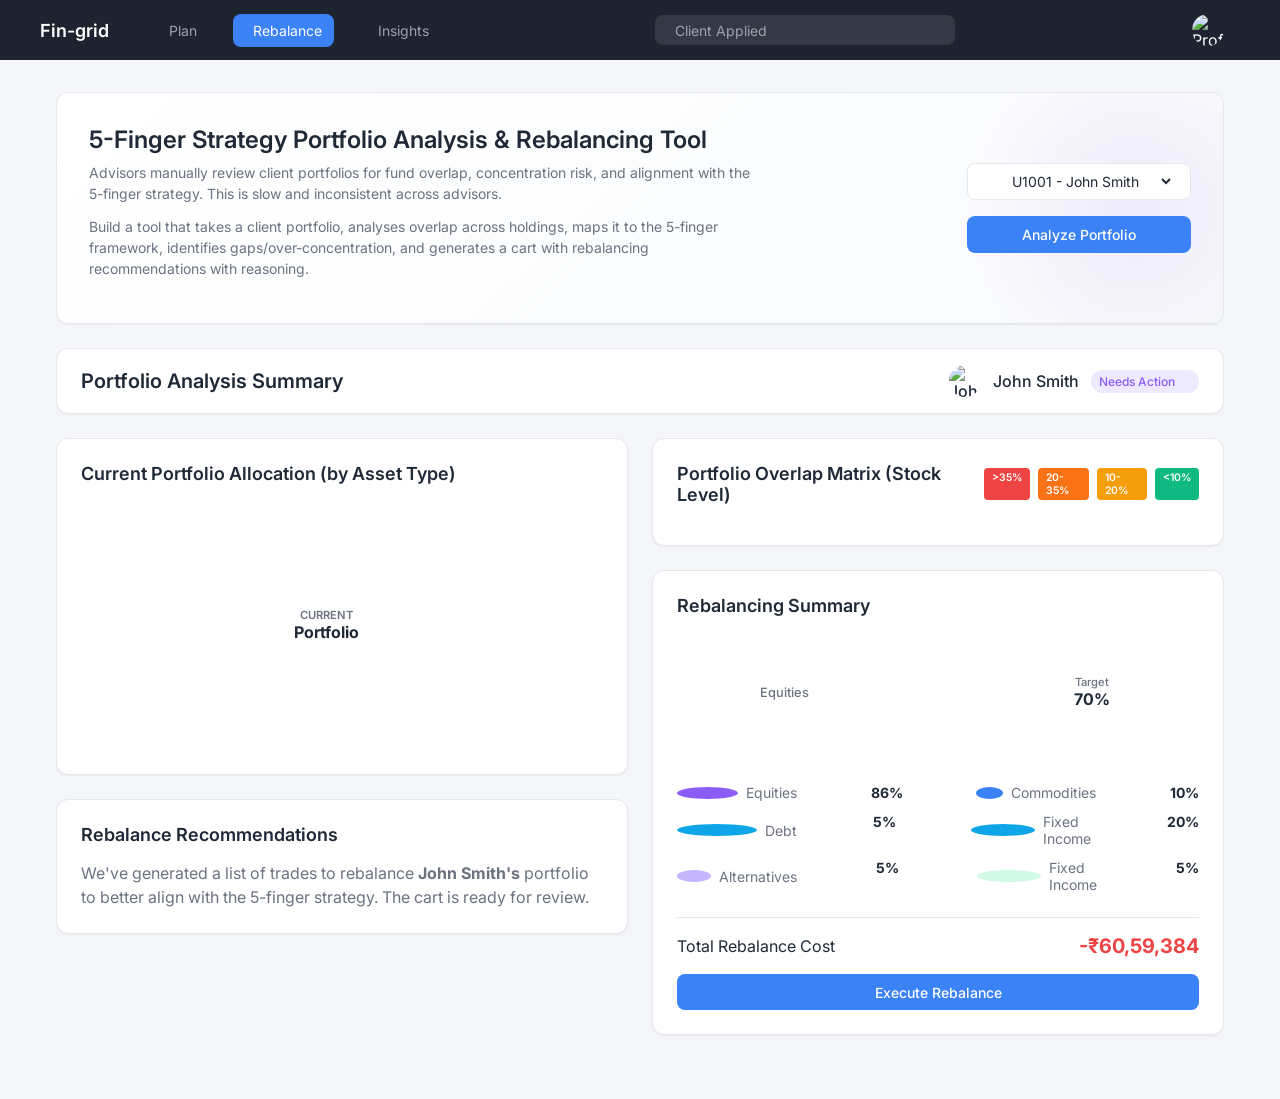
==== src/main/resources/static/index.html @ d9e6e2fc "pie chart modifications" ====
<!DOCTYPE html>
<html lang="en">
<head>
    <meta charset="UTF-8">
    <meta name="viewport" content="width=device-width, initial-scale=1.0">
    <title>5-Finger Strategy Portfolio Analysis & Rebalancing Tool</title>
    <link href="https://fonts.googleapis.com/css2?family=Inter:wght@400;500;600;700&display=swap" rel="stylesheet">
    <link rel="stylesheet" href="css/style.css">
    <!-- Chart.js for donut charts -->
    <script src="https://cdn.jsdelivr.net/npm/chart.js"></script>
    <!-- Lucide icons -->
    <script src="https://unpkg.com/lucide@latest"></script>
</head>
<body>
    <nav class="top-nav">
        <div class="nav-left">
            <div class="logo">
                <i data-lucide="grid" style="color: #3b82f6;"></i>
                <span>Fin-grid</span>
            </div>
            <a href="#" class="nav-item"><i data-lucide="folder"></i> Plan</a>
            <a href="#" class="nav-item active"><i data-lucide="refresh-cw"></i> Rebalance</a>
            <a href="#" class="nav-item"><i data-lucide="pie-chart"></i> Insights</a>
        </div>
        <div class="nav-center">
            <div class="search-bar">
                <i data-lucide="search"></i>
                <input type="text" placeholder="Client Applied">
            </div>
        </div>
        <div class="nav-right">
            <i data-lucide="bell"></i>
            <div class="profile">
                <img src="https://ui-avatars.com/api/?name=JS&background=random" alt="Profile">
                <i data-lucide="chevron-down" class="chevron"></i>
            </div>
        </div>
    </nav>

    <main class="dashboard">
        <!-- Header Banner -->
        <section class="banner-card">
            <div class="banner-content">
                <h1>5-Finger Strategy Portfolio Analysis & Rebalancing Tool</h1>
                <p>Advisors manually review client portfolios for fund overlap, concentration risk, and alignment with the 5-finger strategy. This is slow and inconsistent across advisors.</p>
                <p>Build a tool that takes a client portfolio, analyses overlap across holdings, maps it to the 5-finger framework, identifies gaps/over-concentration, and generates a cart with rebalancing recommendations with reasoning.</p>
            </div>
            <div class="banner-action">
                <div class="client-selector">
                    <i data-lucide="search"></i>
                    <select id="clientSelect">
                        <option value="U1001">U1001 - John Smith</option>
                        <option value="U1002">U1002 - Emma Davis</option>
                        <option value="U1003">U1003 - Michael Chen</option>
                        <option value="U1004">U1004 - Sophia Patel</option>
                        <option value="U1005">U1005 - Liam Wilson</option>
                    </select>
                </div>
                <button id="analyzeBtn" class="btn-primary">Analyze Portfolio</button>
            </div>
        </section>

        <!-- Summary Bar -->
        <section class="summary-bar">
            <h2>Portfolio Analysis Summary</h2>
            <div class="user-chip">
                <img src="https://ui-avatars.com/api/?name=John+Smith" alt="John Smith">
                <span>John Smith</span>
                <span class="badge-purple">Needs Action <i data-lucide="heart"></i></span>
            </div>
            <div id="portfolioScores" class="portfolio-scores-summary" style="display: none; margin-left: auto; gap: 2rem; align-items: center;">
                <div class="score-item">
                    <span class="score-label">Overlap Score:</span>
                    <span id="beforeOverlap" class="score-val before">42%</span>
                    <i data-lucide="arrow-right" class="arrow-small"></i>
                    <span id="afterOverlap" class="score-val after">18%</span>
                </div>
                <div class="score-item">
                    <span class="score-label">Diversification:</span>
                    <span id="beforeDiversification" class="score-val before">58</span>
                    <i data-lucide="arrow-right" class="arrow-small"></i>
                    <span id="afterDiversification" class="score-val after">84</span>
                </div>
            </div>

            <div id="performanceMetrics" class="performance-metrics" style="display: none; margin-left: 2rem; gap: 1.5rem; align-items: center; border-left: 1px solid var(--border-color); padding-left: 1.5rem;">
                <div class="perf-item">
                    <span class="perf-label">Invested</span>
                    <span id="investedAmount" class="perf-val">₹0</span>
                </div>
                <div class="perf-item">
                    <span class="perf-label">Current</span>
                    <span id="currentValue" class="perf-val">₹0</span>
                </div>
                <div class="perf-item">
                    <span class="perf-label">Gain</span>
                    <div style="display: flex; align-items: center;">
                        <span id="gainVal" class="perf-val">₹0</span>
                        <span id="gainPercent" class="perf-badge">0%</span>
                    </div>
                </div>
            </div>
        </section>

        <div class="dashboard-grid">
            <!-- Left Column -->
            <div class="col-left">
                <!-- Current Allocation Pie Chart -->
                <div class="card allocation-pie-card">
                    <h3>Current Portfolio Allocation (by Asset Type)</h3>
                    <div style="display: flex; align-items: center; justify-content: center; min-height: 250px;">
                        <div style="width: 200px; height: 200px; position: relative;">
                            <canvas id="allocationPieChart"></canvas>
                            <div style="position: absolute; top: 50%; left: 50%; transform: translate(-50%, -50%); text-align: center; pointer-events: none;">
                                <div style="font-size: 0.7rem; color: var(--text-muted); text-transform: uppercase; font-weight: 600;">Current</div>
                                <div style="font-size: 1rem; color: var(--text-main); font-weight: 700;">Portfolio</div>
                            </div>
                        </div>
                        <div id="pieLegend" style="margin-left: 2rem; display: flex; flex-direction: column; gap: 0.5rem;">
                            <!-- Legend items will be added here by JS -->
                        </div>
                    </div>
                </div>

                <!-- Rebalance Recommendations Text -->
                <div class="card recommendations-text">
                    <h3>Rebalance Recommendations</h3>
                    <p>We've generated a list of trades to rebalance <strong>John Smith's</strong> portfolio to better align with the 5-finger strategy. The cart is ready for review.</p>
                </div>

                <!-- Optimized Rebalancing Plan (NEW) -->
                <div class="card optimization-card" id="optimizationPlanCard" style="display: none;">
                    <h3><i data-lucide="zap" style="color: #f59e0b;"></i> AI Optimized Rebalancing Plan</h3>
                    <p class="card-subtitle">Found weights that minimize Total Cost (Overlap + Concentration + Strategy Gaps)</p>
                    <div id="optimizationActions" class="optimization-actions-list">
                        <!-- Populated by JS -->
                    </div>
                </div>

            </div>

            <!-- Right Column -->
            <div class="col-right">
                <!-- Matrix -->
                <div class="card matrix-card">
                    <div style="display: flex; justify-content: space-between; align-items: center; margin-bottom: 1rem;">
                        <h3 style="margin: 0;">Portfolio Overlap Matrix (Stock Level)</h3>
                        <div class="matrix-legend">
                            <span class="legend-chip red">>35%</span>
                            <span class="legend-chip orange">20-35%</span>
                            <span class="legend-chip yellow">10-20%</span>
                            <span class="legend-chip green"><10%</span>
                        </div>
                    </div>
                    <div class="matrix-table-wrapper">
                        <table class="matrix-table">
                            <thead>
                                <tr id="matrixHeaderRow">
                                    <!-- Dynamic headers (Sr, Investment, 1, 2, 3...) -->
                                </tr>
                            </thead>
                            <tbody id="matrixTableBody">
                                <!-- Populated by JS -->
                            </tbody>
                        </table>
                    </div>
                </div>


                <!-- Portfolio Insights & Flags -->
                <div class="card flags-card" id="flagsCard" style="display: none; border-left: 4px solid var(--red);">
                    <h3><i data-lucide="alert-triangle" style="color: var(--red);"></i> Critical Insights & Risk Flags</h3>
                    <div id="flagsList" class="flags-list">
                        <!-- Populated by JS -->
                    </div>
                </div>

                <!-- Rebalancing Summary -->
                <div class="card rebalance-summary">
                    <h3>Rebalancing Summary</h3>
                    <div class="summary-charts">
                        <div class="chart-wrapper" style="position: relative; width: 120px; height: 120px;">
                            <canvas id="currentChart"></canvas>
                            <div style="position: absolute; top: 50%; left: 50%; transform: translate(-50%, -50%); text-align: center; pointer-events: none;">
                                <div style="font-size: 0.8rem; color: var(--text-muted); font-weight: 500;">Equities</div>
                            </div>
                        </div>
                        <i data-lucide="arrow-right" class="arrow" style="color: var(--text-muted);"></i>
                        <div class="chart-wrapper" style="position: relative; width: 120px; height: 120px;">
                            <canvas id="targetChart"></canvas>
                            <div style="position: absolute; top: 50%; left: 50%; transform: translate(-50%, -50%); text-align: center; pointer-events: none;">
                                <div style="font-size: 0.7rem; color: var(--text-muted); font-weight: 500;">Target</div>
                                <div style="font-size: 1rem; color: var(--text-main); font-weight: 700;">70%</div>
                            </div>
                        </div>
                    </div>
                    <div class="summary-stats">
                        <div class="stat-row">
                            <span><span class="dot purple"></span> Equities</span> <strong>86%</strong>
                            <span><span class="dot blue"></span> Commodities</span> <strong>10%</strong>
                        </div>
                        <div class="stat-row">
                            <span><span class="dot light-blue"></span> Debt</span> <strong>5%</strong>
                            <span><span class="dot light-blue"></span> Fixed Income</span> <strong>20%</strong>
                        </div>
                        <div class="stat-row">
                            <span><span class="dot purple-light"></span> Alternatives</span> <strong>5%</strong>
                            <span><span class="dot green-light"></span> Fixed Income</span> <strong>5%</strong>
                        </div>
                    </div>
                    <div class="total-cost">
                        <span>Total Rebalance Cost</span>
                        <strong class="negative">-₹60,59,384</strong>
                    </div>
                    <button class="btn-primary full-width" onclick="alert('Execute Rebalance clicked!')">Execute Rebalance</button>
                </div>

            </div>
        </div>
    </main>

    <script src="js/app.js"></script>
    <script>
        lucide.createIcons();
    </script>
</body>
</html>
---- src/main/resources/static/css/style.css ----
:root {
    --bg-color: #f4f6f9;
    --nav-bg: #1e2330;
    --card-bg: #ffffff;
    --text-main: #1f2937;
    --text-muted: #6b7280;
    --border-color: #e5e7eb;
    
    --primary: #3b82f6;
    --primary-hover: #2563eb;
    --purple: #8b5cf6;
    --purple-light: #c4b5fd;
    --purple-bg: #ede9fe;
    --blue: #0ea5e9;
    --blue-light: #7dd3fc;
    --yellow: #f59e0b;
    --yellow-bg: #fef3c7;
    --red: #ef4444;
    --green: #10b981;
    --green-bg: #d1fae5;
    
    --radius-md: 8px;
    --radius-lg: 12px;
    --radius-xl: 16px;
    --shadow-sm: 0 1px 2px 0 rgba(0, 0, 0, 0.05);
    --shadow-md: 0 4px 6px -1px rgba(0, 0, 0, 0.1), 0 2px 4px -1px rgba(0, 0, 0, 0.06);
}

* {
    margin: 0;
    padding: 0;
    box-sizing: border-box;
    font-family: 'Inter', sans-serif;
}

body {
    background-color: var(--bg-color);
    color: var(--text-main);
    padding-bottom: 2rem;
}

/* Typography */
h1 { font-size: 1.5rem; font-weight: 600; margin-bottom: 0.5rem; }
h2 { font-size: 1.25rem; font-weight: 600; }
h3 { font-size: 1.125rem; font-weight: 600; margin-bottom: 1rem; color: var(--text-main); }
h4 { font-size: 1rem; font-weight: 600; }
p { color: var(--text-muted); line-height: 1.5; font-size: 0.875rem; margin-bottom: 0.75rem; }

/* Navigation */
.top-nav {
    background-color: var(--nav-bg);
    color: white;
    display: flex;
    justify-content: space-between;
    align-items: center;
    padding: 0 2rem;
    height: 60px;
}
.nav-left, .nav-center, .nav-right {
    display: flex;
    align-items: center;
    gap: 1.5rem;
}
.logo {
    display: flex;
    align-items: center;
    gap: 0.5rem;
    font-weight: 600;
    font-size: 1.125rem;
    margin-right: 1rem;
}
.nav-item {
    color: #9ca3af;
    text-decoration: none;
    display: flex;
    align-items: center;
    gap: 0.5rem;
    font-size: 0.875rem;
    padding: 0.5rem 0.75rem;
    border-radius: var(--radius-md);
    transition: all 0.2s;
}
.nav-item:hover, .nav-item.active {
    color: white;
    background-color: rgba(255, 255, 255, 0.1);
}
.nav-item.active {
    background-color: var(--primary);
}
.search-bar {
    position: relative;
    background: rgba(255, 255, 255, 0.1);
    border-radius: var(--radius-md);
    padding: 0.4rem 0.75rem;
    display: flex;
    align-items: center;
    width: 300px;
}
.search-bar input {
    background: transparent;
    border: none;
    color: white;
    outline: none;
    width: 100%;
    margin-left: 0.5rem;
    font-size: 0.875rem;
}
.search-bar input::placeholder { color: #9ca3af; }
.profile {
    display: flex;
    align-items: center;
    gap: 0.5rem;
    cursor: pointer;
}
.profile img {
    width: 32px;
    height: 32px;
    border-radius: 50%;
}
.chevron { width: 16px; height: 16px; }

/* Dashboard Layout */
.dashboard {
    max-width: 1200px;
    margin: 2rem auto;
    padding: 0 1rem;
    display: flex;
    flex-direction: column;
    gap: 1.5rem;
}
.dashboard-grid {
    display: grid;
    grid-template-columns: 1fr 1fr;
    gap: 1.5rem;
}
.col-left, .col-right {
    display: flex;
    flex-direction: column;
    gap: 1.5rem;
}

/* Cards General */
.card {
    background-color: var(--card-bg);
    border-radius: var(--radius-lg);
    padding: 1.5rem;
    box-shadow: var(--shadow-sm);
    border: 1px solid var(--border-color);
}

/* Buttons */
.btn-primary {
    background-color: var(--primary);
    color: white;
    border: none;
    padding: 0.6rem 1.25rem;
    border-radius: var(--radius-md);
    font-weight: 500;
    cursor: pointer;
    transition: background 0.2s;
    font-size: 0.875rem;
    white-space: nowrap;
}
.btn-primary:hover { background-color: var(--primary-hover); }
.btn-outline {
    background: transparent;
    border: 1px solid var(--purple);
    color: var(--purple);
    padding: 0.4rem 0.75rem;
    border-radius: var(--radius-md);
    font-weight: 500;
    cursor: pointer;
    font-size: 0.75rem;
    display: flex;
    align-items: center;
    gap: 0.25rem;
}
.btn-outline:hover { background: var(--purple-bg); }
.btn-outline.remove {
    border-color: #fca5a5;
    color: var(--red);
}
.btn-outline.remove:hover { background: #fee2e2; }

/* Banner Card */
.banner-card {
    background: linear-gradient(135deg, #ffffff 0%, #f8fafc 100%);
    border-radius: var(--radius-lg);
    padding: 2rem;
    display: flex;
    justify-content: space-between;
    align-items: center;
    box-shadow: var(--shadow-sm);
    border: 1px solid var(--border-color);
    position: relative;
    overflow: hidden;
}
/* Banner bg decoration */
.banner-card::after {
    content: '';
    position: absolute;
    right: 0;
    top: 0;
    width: 300px;
    height: 100%;
    background: radial-gradient(circle at 70% 50%, rgba(139, 92, 246, 0.1) 0%, rgba(255,255,255,0) 70%);
    pointer-events: none;
}
.banner-content { max-width: 60%; }
.banner-action {
    display: flex;
    flex-direction: column;
    gap: 1rem;
    z-index: 1;
}
.client-selector {
    display: flex;
    align-items: center;
    background: white;
    border: 1px solid var(--border-color);
    border-radius: var(--radius-md);
    padding: 0.5rem 1rem;
    gap: 0.5rem;
}
.client-selector i { color: var(--text-muted); width: 16px; }
.client-selector select {
    border: none;
    outline: none;
    font-size: 0.875rem;
    color: var(--text-main);
    background: transparent;
    cursor: pointer;
}

/* Summary Bar */
.summary-bar {
    display: flex;
    justify-content: space-between;
    align-items: center;
    background: white;
    padding: 1rem 1.5rem;
    border-radius: var(--radius-lg);
    box-shadow: var(--shadow-sm);
    border: 1px solid var(--border-color);
}
.user-chip {
    display: flex;
    align-items: center;
    gap: 0.75rem;
    font-weight: 500;
}
.user-chip img {
    width: 32px;
    height: 32px;
    border-radius: 50%;
}

/* Badges & Dots */
.badge-purple {
    background: var(--purple-bg);
    color: var(--purple);
    padding: 0.25rem 0.5rem;
    border-radius: 999px;
    font-size: 0.75rem;
    display: flex;
    align-items: center;
    gap: 0.25rem;
}
.badge-purple i { width: 12px; height: 12px; }
.badge-warning {
    background: var(--yellow-bg);
    color: #b45309;
    padding: 0.25rem 0.5rem;
    border-radius: 999px;
    font-size: 0.75rem;
    font-weight: 600;
}
.badge-outline {
    border: 1px solid var(--border-color);
    padding: 0.1rem 0.4rem;
    border-radius: var(--radius-md);
    font-size: 0.65rem;
    color: var(--text-muted);
    margin-left: 0.5rem;
}
.dot {
    width: 12px;
    height: 12px;
    border-radius: 50%;
    display: inline-block;
}
.icon {
    width: 16px;
    height: 16px;
    border-radius: 4px;
    display: inline-block;
}
.dot.purple, .icon.purple { background-color: var(--purple); }
.dot.light-blue, .icon.light-blue { background-color: var(--blue); }
.dot.yellow, .icon.yellow { background-color: var(--yellow); }
.dot.grey { background-color: #d1d5db; }
.dot.blue { background-color: var(--primary); }
.dot.purple-light { background-color: var(--purple-light); }
.dot.green-light { background-color: var(--green-bg); }

/* Strategy Card */
.strategy-content {
    display: flex;
    justify-content: space-between;
    align-items: center;
}
.strategy-legend {
    flex: 1;
    display: flex;
    flex-direction: column;
    gap: 1rem;
}
.legend-item {
    display: flex;
    gap: 1rem;
    align-items: flex-start;
}
.legend-item.active {
    position: relative;
}
.legend-item.active::before {
    content: '';
    position: absolute;
    left: 5px;
    top: 20px;
    bottom: -20px;
    width: 2px;
    background: var(--border-color);
}
.legend-item .stat {
    font-size: 0.875rem;
    color: var(--text-muted);
    margin-top: 0.25rem;
}
.legend-item .stat strong { color: var(--text-main); font-size: 1rem; }
.legend-item .target { margin-left: 1rem; color: var(--text-main); font-weight: 500; }
.risk-level {
    display: flex;
    align-items: center;
    gap: 0.5rem;
    font-size: 0.875rem;
    margin-top: 1rem;
}
.chart-container {
    width: 200px;
    height: 200px;
    position: relative;
}

/* Recommendations Text */
.recommendations-text p { margin-bottom: 0; font-size: 1rem; }

/* Tables */
table {
    width: 100%;
    border-collapse: collapse;
}
th, td {
    padding: 1rem 0.5rem;
    text-align: left;
    border-bottom: 1px solid var(--border-color);
    font-size: 0.875rem;
}
th {
    color: var(--text-muted);
    font-weight: 500;
}
.stock-cell {
    display: flex;
    align-items: center;
    gap: 0.75rem;
}
.stock-icon {
    width: 32px;
    height: 32px;
    border-radius: 50%;
    display: flex;
    align-items: center;
    justify-content: center;
    color: white;
    font-weight: bold;
    font-size: 0.75rem;
}
.stock-info strong { display: block; color: var(--text-main); }
.stock-info span { font-size: 0.75rem; color: var(--text-muted); }
.stock-info span.positive { color: var(--green); }
.reason-cell { max-width: 150px; color: var(--text-muted); font-size: 0.75rem; }
.current-cell { font-weight: 600; }

/* Matrix Table */
.matrix-table-wrapper { overflow-x: auto; margin-top: 1rem; }
.matrix-table { width: 100%; border-collapse: collapse; }
.matrix-table th { 
    font-size: 0.75rem; 
    color: var(--text-muted); 
    padding: 0.5rem;
    font-weight: 600;
}
.matrix-table td { 
    padding: 0.5rem; 
    border: 1px solid #f1f5f9;
}


/* Rebalancing Summary */
.summary-charts {
    display: flex;
    align-items: center;
    justify-content: space-around;
    margin-bottom: 2rem;
}
.chart-wrapper {
    position: relative;
    width: 120px;
    height: 120px;
}
.chart-label {
    position: absolute;
    top: 50%;
    left: 50%;
    transform: translate(-50%, -50%);
    text-align: center;
    font-size: 0.75rem;
    color: var(--text-muted);
}
.chart-label strong {
    display: block;
    font-size: 1.25rem;
    color: var(--text-main);
}
.summary-charts .arrow { color: var(--text-muted); }
.summary-stats {
    display: flex;
    flex-direction: column;
    gap: 0.75rem;
    margin-bottom: 1.5rem;
}
.stat-row {
    display: flex;
    justify-content: space-between;
    font-size: 0.875rem;
}
.stat-row span { display: flex; align-items: center; gap: 0.5rem; color: var(--text-muted); width: 120px;}
.total-cost {
    display: flex;
    justify-content: space-between;
    align-items: center;
    padding-top: 1rem;
    border-top: 1px solid var(--border-color);
    margin-bottom: 1rem;
}
.total-cost .negative { color: var(--red); font-size: 1.25rem; }
.full-width { width: 100%; }

/* Allocations */
.allocations-header {
    display: flex;
    justify-content: space-between;
    align-items: center;
    margin-bottom: 1rem;
    cursor: pointer;
}
.allocations-header h3 { margin: 0; display: flex; align-items: center; gap: 0.5rem; }
.allocations-list {
    display: flex;
    flex-direction: column;
    gap: 1rem;
    margin-bottom: 1.5rem;
}
.alloc-item {
    display: flex;
    justify-content: space-between;
    align-items: center;
    font-size: 0.875rem;
}
.alloc-item > span { display: flex; align-items: center; gap: 0.5rem; font-weight: 500;}
.alloc-values { display: flex; align-items: center; gap: 0.5rem; }
.alloc-values i { width: 14px; color: var(--text-muted); }

/* Utilities */
.text-green { color: var(--green); }
.text-red { color: var(--red); }

/* ── AI Agent Trace Panel ───────────────────────────────────────────── */
.agent-trace-card h3 {
    display: flex;
    align-items: center;
    gap: 0.5rem;
    margin-bottom: 0.25rem;
    color: var(--purple);
}
.agent-trace-card h3 i { width: 18px; height: 18px; }
.trace-subtitle {
    font-size: 0.8rem;
    color: var(--text-muted);
    margin-bottom: 1.25rem;
}
.trace-steps {
    display: flex;
    flex-direction: column;
    gap: 0;
}
.trace-step {
    display: flex;
    gap: 0.75rem;
    align-items: flex-start;
    padding: 0.75rem 0;
    border-left: 2px solid var(--border-color);
    padding-left: 1.25rem;
    margin-left: 0.5rem;
    position: relative;
    animation: fadeSlideIn 0.4s ease forwards;
    opacity: 0;
}
@keyframes fadeSlideIn {
    from { opacity: 0; transform: translateY(6px); }
    to   { opacity: 1; transform: translateY(0); }
}
.trace-step::before {
    content: '';
    position: absolute;
    left: -6px;
    top: 1.1rem;
    width: 10px;
    height: 10px;
    border-radius: 50%;
    background: var(--border-color);
    border: 2px solid white;
}
.trace-step.start::before  { background: var(--primary); }
.trace-step.llm::before    { background: var(--purple); }
.trace-step.tool-call::before  { background: var(--yellow); }
.trace-step.db-result::before  { background: var(--blue); }
.trace-step.reasoning::before  { background: #ec4899; }
.trace-step.done::before   { background: var(--green); }
.trace-step.error::before  { background: var(--red); }
.trace-step.warning::before{ background: var(--yellow); }

.trace-step-content { flex: 1; }
.trace-step-title {
    font-size: 0.85rem;
    font-weight: 600;
    color: var(--text-main);
    margin-bottom: 0.2rem;
}
.trace-step-detail {
    font-size: 0.75rem;
    color: var(--text-muted);
    font-family: 'Courier New', monospace;
    word-break: break-all;
    background: #f8fafc;
    padding: 0.35rem 0.5rem;
    border-radius: 4px;
    border: 1px solid var(--border-color);
    max-height: 80px;
    overflow-y: auto;
}


/* ── Portfolio Scores Summary ───────────────────────────────────────── */
.portfolio-scores-summary {
    background: #f8fafc;
    padding: 0.5rem 1.25rem;
    border-radius: 999px;
    border: 1px solid var(--border-color);
}
.score-item {
    display: flex;
    align-items: center;
    gap: 0.75rem;
}
.score-label {
    font-size: 0.75rem;
    font-weight: 500;
    color: var(--text-muted);
    text-transform: uppercase;
    letter-spacing: 0.025em;
}
.score-val {
    font-size: 1rem;
    font-weight: 700;
}
.score-val.before { color: var(--text-muted); text-decoration: line-through; opacity: 0.7; }
.score-val.after { color: var(--green); font-size: 1.1rem; }
.arrow-small { width: 14px; height: 14px; color: var(--text-muted); opacity: 0.5; }

/* ── Optimization Card ─────────────────────────────────────────────── */
.optimization-card {
    border-left: 4px solid #f59e0b;
    background: linear-gradient(to right, #fffdfa, #ffffff);
}
.card-subtitle {
    font-size: 0.75rem;
    color: var(--text-muted);
    margin-top: -0.5rem;
    margin-bottom: 1.5rem;
}
.optimization-actions-list {
    display: flex;
    flex-direction: column;
    gap: 1rem;
}
.opt-action-item {
    padding: 1rem;
    background: white;
    border: 1px solid var(--border-color);
    border-radius: var(--radius-md);
    transition: transform 0.2s, box-shadow 0.2s;
}
.opt-action-item:hover {
    transform: translateX(4px);
    box-shadow: var(--shadow-md);
}
.opt-action-header {
    display: flex;
    align-items: center;
    gap: 1rem;
    margin-bottom: 0.5rem;
}
.opt-fund-name {
    font-weight: 600;
    font-size: 0.9rem;
    color: var(--text-main);
    flex: 1;
}
.opt-change-text {
    font-size: 0.85rem;
    font-weight: 500;
    color: var(--text-muted);
    display: flex;
    align-items: center;
    gap: 0.25rem;
}
.opt-action-reason {
    font-size: 0.75rem;
    color: var(--text-muted);
    line-height: 1.4;
    padding-left: 0.5rem;
    border-left: 2px solid #e5e7eb;
}

.badge-green { background: #d1fae5; color: #065f46; padding: 0.15rem 0.5rem; border-radius: 4px; font-size: 0.7rem; font-weight: 700; }
.badge-red { background: #fee2e2; color: #991b1b; padding: 0.15rem 0.5rem; border-radius: 4px; font-size: 0.7rem; font-weight: 700; }

/* ── Overlap Legend ───────────────────────────────────────────────── */
.matrix-legend {
    display: flex;
    gap: 0.5rem;
}
.legend-chip {
    font-size: 0.65rem;
    font-weight: 600;
    padding: 0.2rem 0.5rem;
    border-radius: 4px;
    color: white;
}
.legend-chip.red { background: #ef4444; }
.legend-chip.orange { background: #f97316; }
.legend-chip.yellow { background: #f59e0b; }
.legend-chip.green { background: #10b981; }

/* ── Flags Card ───────────────────────────────────────────────────── */
.flags-card {
    background: #fffafa;
}
.flags-list {
    display: flex;
    flex-direction: column;
    gap: 0.5rem;
}
.flags-list div {
    font-size: 0.85rem;
    color: #991b1b;
    padding: 0.5rem;
    background: #fee2e2;
    border-radius: var(--radius-md);
    border-left: 3px solid #ef4444;
}

/* ── Performance Metrics ───────────────────────────────────────────── */
.performance-metrics {
    display: flex;
}
.perf-item {
    display: flex;
    flex-direction: column;
    gap: 0.25rem;
}
.perf-label {
    font-size: 0.65rem;
    font-weight: 500;
    color: var(--text-muted);
    text-transform: uppercase;
    letter-spacing: 0.05em;
}
.perf-val {
    font-size: 0.9rem;
    font-weight: 700;
    color: var(--text-main);
}
.perf-badge {
    font-size: 0.7rem;
    font-weight: 600;
    padding: 0.1rem 0.4rem;
    border-radius: 4px;
    margin-left: 0.25rem;
}
.perf-badge.positive { background: var(--green-bg); color: var(--green); }
.perf-badge.negative { background: #fee2e2; color: var(--red); }
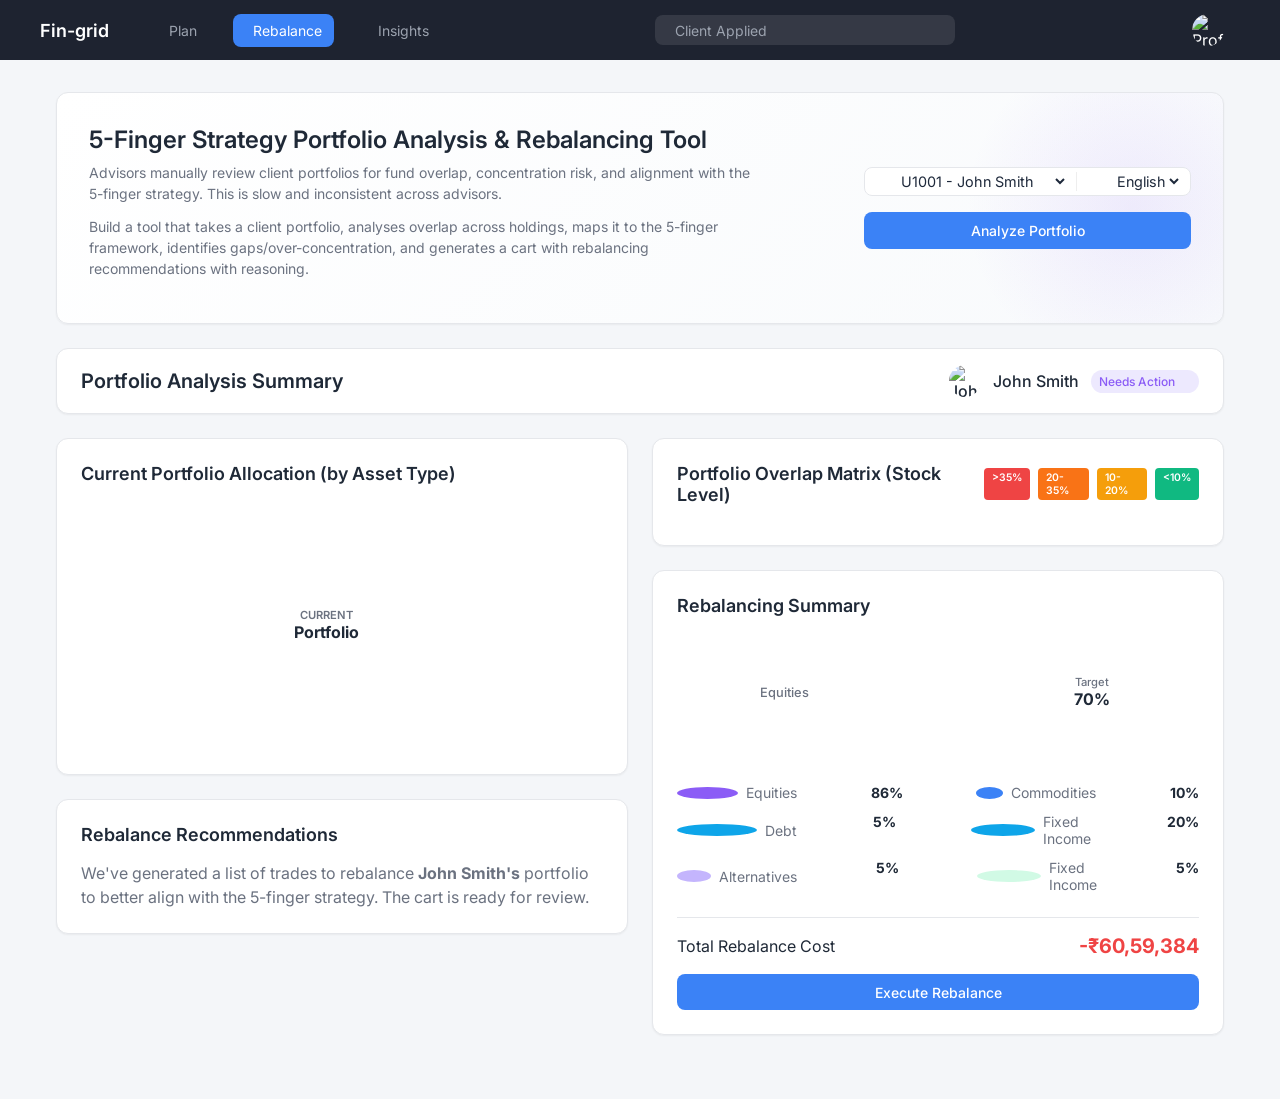
==== commit 20316c7d: "advisor tip" ====
--- a/src/main/resources/static/index.html
+++ b/src/main/resources/static/index.html
@@ -46,17 +46,27 @@
                 <p>Build a tool that takes a client portfolio, analyses overlap across holdings, maps it to the 5-finger framework, identifies gaps/over-concentration, and generates a cart with rebalancing recommendations with reasoning.</p>
             </div>
             <div class="banner-action">
-                <div class="client-selector">
-                    <i data-lucide="search"></i>
-                    <select id="clientSelect">
-                        <option value="U1001">U1001 - John Smith</option>
-                        <option value="U1002">U1002 - Emma Davis</option>
-                        <option value="U1003">U1003 - Michael Chen</option>
-                        <option value="U1004">U1004 - Sophia Patel</option>
-                        <option value="U1005">U1005 - Liam Wilson</option>
-                    </select>
-                </div>
-                <button id="analyzeBtn" class="btn-primary">Analyze Portfolio</button>
+                <div class="client-selector" style="display: flex; gap: 0.5rem; background: white; padding: 0.25rem 0.5rem; border-radius: 8px;">
+                    <div style="display: flex; align-items: center; gap: 0.5rem; border-right: 1px solid #eee; padding-right: 0.5rem;">
+                        <i data-lucide="search" style="color: #94a3b8; width: 16px;"></i>
+                        <select id="clientSelect" style="border: none; outline: none; font-size: 0.9rem; color: #1e293b; background: transparent;">
+                            <option value="U1001">U1001 - John Smith</option>
+                            <option value="U1002">U1002 - Emma Davis</option>
+                            <option value="U1003">U1003 - Michael Chen</option>
+                            <option value="U1004">U1004 - Sophia Patel</option>
+                            <option value="U1005">U1005 - Liam Wilson</option>
+                        </select>
+                    </div>
+                    <div style="display: flex; align-items: center; gap: 0.5rem; padding-left: 0.25rem;">
+                        <i data-lucide="languages" style="color: #94a3b8; width: 16px;"></i>
+                        <select id="languageSelectTop" style="border: none; outline: none; font-size: 0.9rem; color: #1e293b; background: transparent;">
+                            <option value="English">English</option>
+                            <option value="Tamil">Tamil</option>
+                            <option value="Hindi">Hindi</option>
+                        </select>
+                    </div>
+                </div>
+                <button id="analyzeBtn" class="btn-primary" onclick="window.analyzePortfolio()">Analyze Portfolio</button>
             </div>
         </section>
 
@@ -122,6 +132,32 @@
                     </div>
                 </div>
 
+                <!-- AI Audio Insights -->
+                <div class="card ai-audio-card" id="aiAudioCard" style="display: none;">
+                    <div style="display: flex; justify-content: space-between; align-items: center; margin-bottom: 1rem;">
+                        <h3 style="margin: 0;"><i data-lucide="mic" style="color: var(--purple);"></i> AI Audio Insights</h3>
+                    </div>
+                    <div class="audio-modes">
+                        <div class="audio-mode-item">
+                            <button onclick="playAudio('quick')" class="btn-audio"><i data-lucide="play-circle"></i> Quick</button>
+                            <span class="mode-desc">2 min • Critical action</span>
+                        </div>
+                        <div class="audio-mode-item">
+                            <button onclick="playAudio('detailed')" class="btn-audio"><i data-lucide="play-circle"></i> Detailed</button>
+                            <span class="mode-desc">10 min • Explanation</span>
+                        </div>
+                        <div class="audio-mode-item">
+                            <button onclick="playAudio('advisor')" class="btn-audio"><i data-lucide="play-circle"></i> Advisor</button>
+                            <span class="mode-desc">15 min • Full strategy</span>
+                        </div>
+                    </div>
+                    <div class="audio-controls" style="margin-top: 1rem; border-top: 1px solid #f1f5f9; padding-top: 1rem; display: flex; justify-content: center;">
+                        <button onclick="stopAudio()" class="btn-audio btn-stop" style="background: #fee2e2; color: #ef4444; border: 1px solid #fecaca;">
+                            <i data-lucide="square"></i> Stop Briefing
+                        </button>
+                    </div>
+                </div>
+
                 <!-- Rebalance Recommendations Text -->
                 <div class="card recommendations-text">
                     <h3>Rebalance Recommendations</h3>
--- a/src/main/resources/static/css/style.css
+++ b/src/main/resources/static/css/style.css
@@ -712,3 +712,58 @@
 }
 .perf-badge.positive { background: var(--green-bg); color: var(--green); }
 .perf-badge.negative { background: #fee2e2; color: var(--red); }
+
+/* AI Audio Insights */
+.ai-audio-card {
+    border-left: 4px solid var(--purple);
+    background: linear-gradient(to right, #fdfbff, #ffffff);
+}
+.lang-select {
+    border: 1px solid var(--border-color);
+    border-radius: var(--radius-md);
+    padding: 0.25rem 0.5rem;
+    font-size: 0.8rem;
+    color: var(--text-main);
+    outline: none;
+    cursor: pointer;
+}
+.audio-modes {
+    display: grid;
+    grid-template-columns: repeat(3, 1fr);
+    gap: 1rem;
+}
+.audio-mode-item {
+    display: flex;
+    flex-direction: column;
+    gap: 0.4rem;
+}
+.btn-audio {
+    display: flex;
+    align-items: center;
+    justify-content: center;
+    gap: 0.5rem;
+    background: white;
+    border: 1px solid var(--border-color);
+    border-radius: var(--radius-md);
+    padding: 0.6rem;
+    font-size: 0.85rem;
+    font-weight: 600;
+    color: var(--text-main);
+    cursor: pointer;
+    transition: all 0.2s;
+}
+.btn-audio:hover {
+    border-color: var(--purple);
+    color: var(--purple);
+    background: var(--purple-bg);
+    transform: translateY(-2px);
+}
+.btn-audio i {
+    width: 18px;
+    height: 18px;
+}
+.mode-desc {
+    font-size: 0.65rem;
+    color: var(--text-muted);
+    text-align: center;
+}
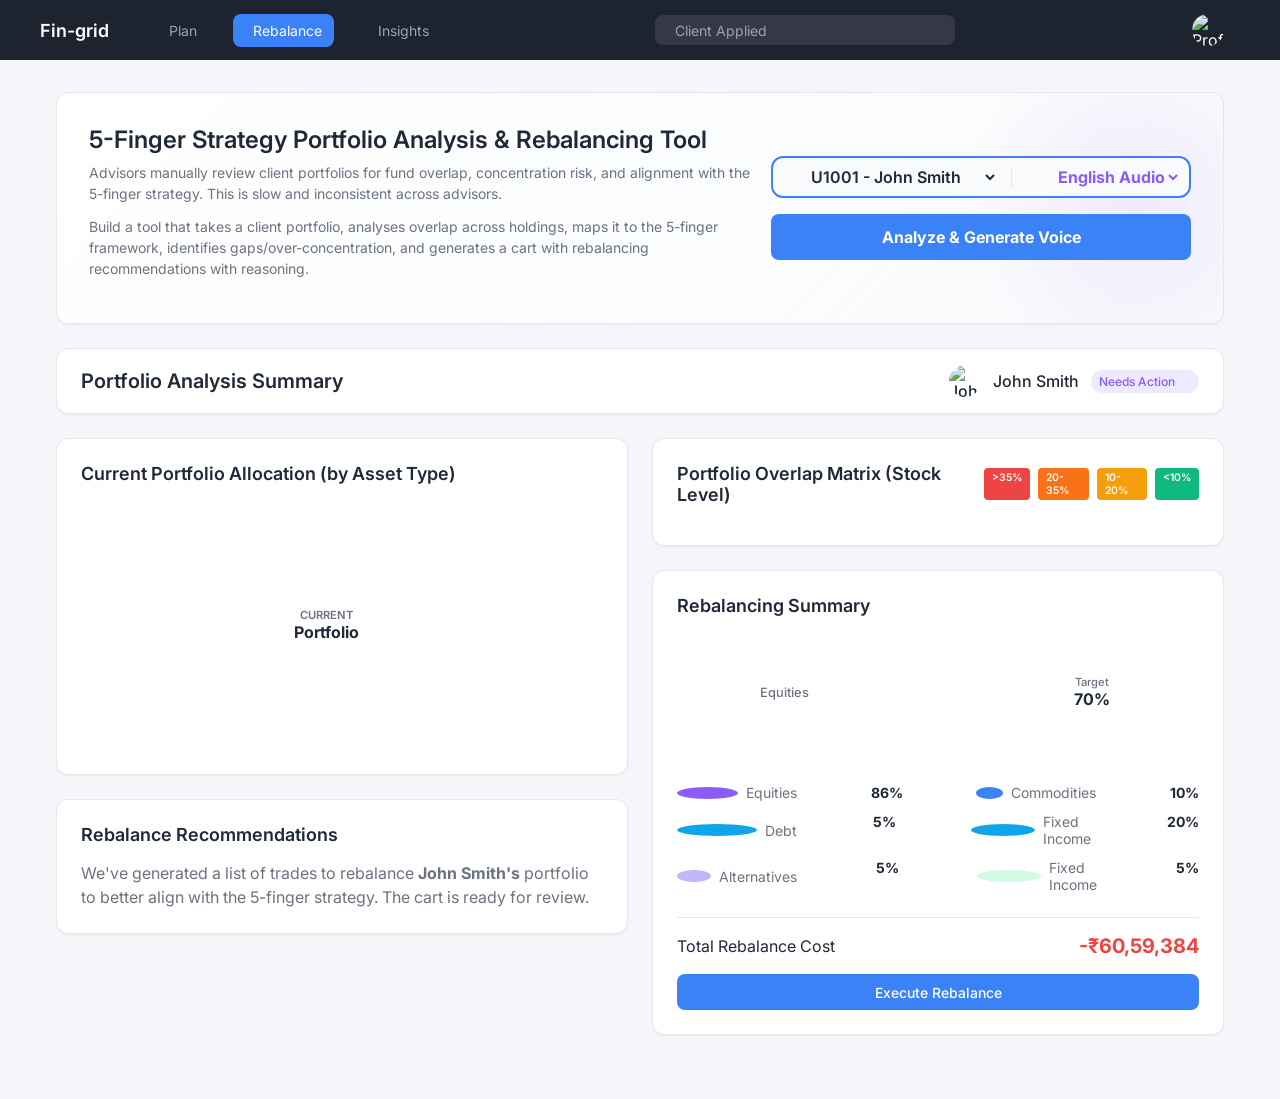
==== commit 9fa6e3d9: "final changes" ====
--- a/src/main/resources/static/index.html
+++ b/src/main/resources/static/index.html
@@ -5,11 +5,13 @@
     <meta name="viewport" content="width=device-width, initial-scale=1.0">
     <title>5-Finger Strategy Portfolio Analysis & Rebalancing Tool</title>
     <link href="https://fonts.googleapis.com/css2?family=Inter:wght@400;500;600;700&display=swap" rel="stylesheet">
-    <link rel="stylesheet" href="css/style.css">
+    <link rel="stylesheet" href="css/style.css?v=1.1">
     <!-- Chart.js for donut charts -->
     <script src="https://cdn.jsdelivr.net/npm/chart.js"></script>
     <!-- Lucide icons -->
     <script src="https://unpkg.com/lucide@latest"></script>
+    <!-- Cache-busting app.js -->
+    <script src="js/app.js?v=1.1"></script>
 </head>
 <body>
     <nav class="top-nav">
@@ -46,10 +48,10 @@
                 <p>Build a tool that takes a client portfolio, analyses overlap across holdings, maps it to the 5-finger framework, identifies gaps/over-concentration, and generates a cart with rebalancing recommendations with reasoning.</p>
             </div>
             <div class="banner-action">
-                <div class="client-selector" style="display: flex; gap: 0.5rem; background: white; padding: 0.25rem 0.5rem; border-radius: 8px;">
-                    <div style="display: flex; align-items: center; gap: 0.5rem; border-right: 1px solid #eee; padding-right: 0.5rem;">
-                        <i data-lucide="search" style="color: #94a3b8; width: 16px;"></i>
-                        <select id="clientSelect" style="border: none; outline: none; font-size: 0.9rem; color: #1e293b; background: transparent;">
+                <div class="client-selector" style="display: flex; gap: 0.5rem; background: #f8fafc; padding: 0.5rem; border-radius: 12px; border: 2px solid #3b82f6;">
+                    <div style="display: flex; align-items: center; gap: 0.5rem; border-right: 1px solid #e2e8f0; padding-right: 0.8rem;">
+                        <i data-lucide="user" style="color: #3b82f6; width: 18px;"></i>
+                        <select id="clientSelect" style="border: none; outline: none; font-size: 1rem; font-weight: 600; color: #1e293b; background: transparent;">
                             <option value="U1001">U1001 - John Smith</option>
                             <option value="U1002">U1002 - Emma Davis</option>
                             <option value="U1003">U1003 - Michael Chen</option>
@@ -57,16 +59,16 @@
                             <option value="U1005">U1005 - Liam Wilson</option>
                         </select>
                     </div>
-                    <div style="display: flex; align-items: center; gap: 0.5rem; padding-left: 0.25rem;">
-                        <i data-lucide="languages" style="color: #94a3b8; width: 16px;"></i>
-                        <select id="languageSelectTop" style="border: none; outline: none; font-size: 0.9rem; color: #1e293b; background: transparent;">
-                            <option value="English">English</option>
-                            <option value="Tamil">Tamil</option>
-                            <option value="Hindi">Hindi</option>
+                    <div style="display: flex; align-items: center; gap: 0.5rem; padding-left: 0.5rem;">
+                        <i data-lucide="languages" style="color: #8b5cf6; width: 18px;"></i>
+                        <select id="languageSelectTop" style="border: none; outline: none; font-size: 1rem; font-weight: 700; color: #8b5cf6; background: transparent; cursor: pointer;">
+                            <option value="English">English Audio</option>
+                            <option value="Tamil">Tamil (தமிழ்)</option>
+                            <option value="Hindi">Hindi (हिन्दी)</option>
                         </select>
                     </div>
                 </div>
-                <button id="analyzeBtn" class="btn-primary" onclick="window.analyzePortfolio()">Analyze Portfolio</button>
+                <button id="analyzeBtn" class="btn-primary" onclick="window.analyzePortfolio()" style="padding: 0.8rem 2rem; font-size: 1rem; font-weight: 700;">Analyze & Generate Voice</button>
             </div>
         </section>
 
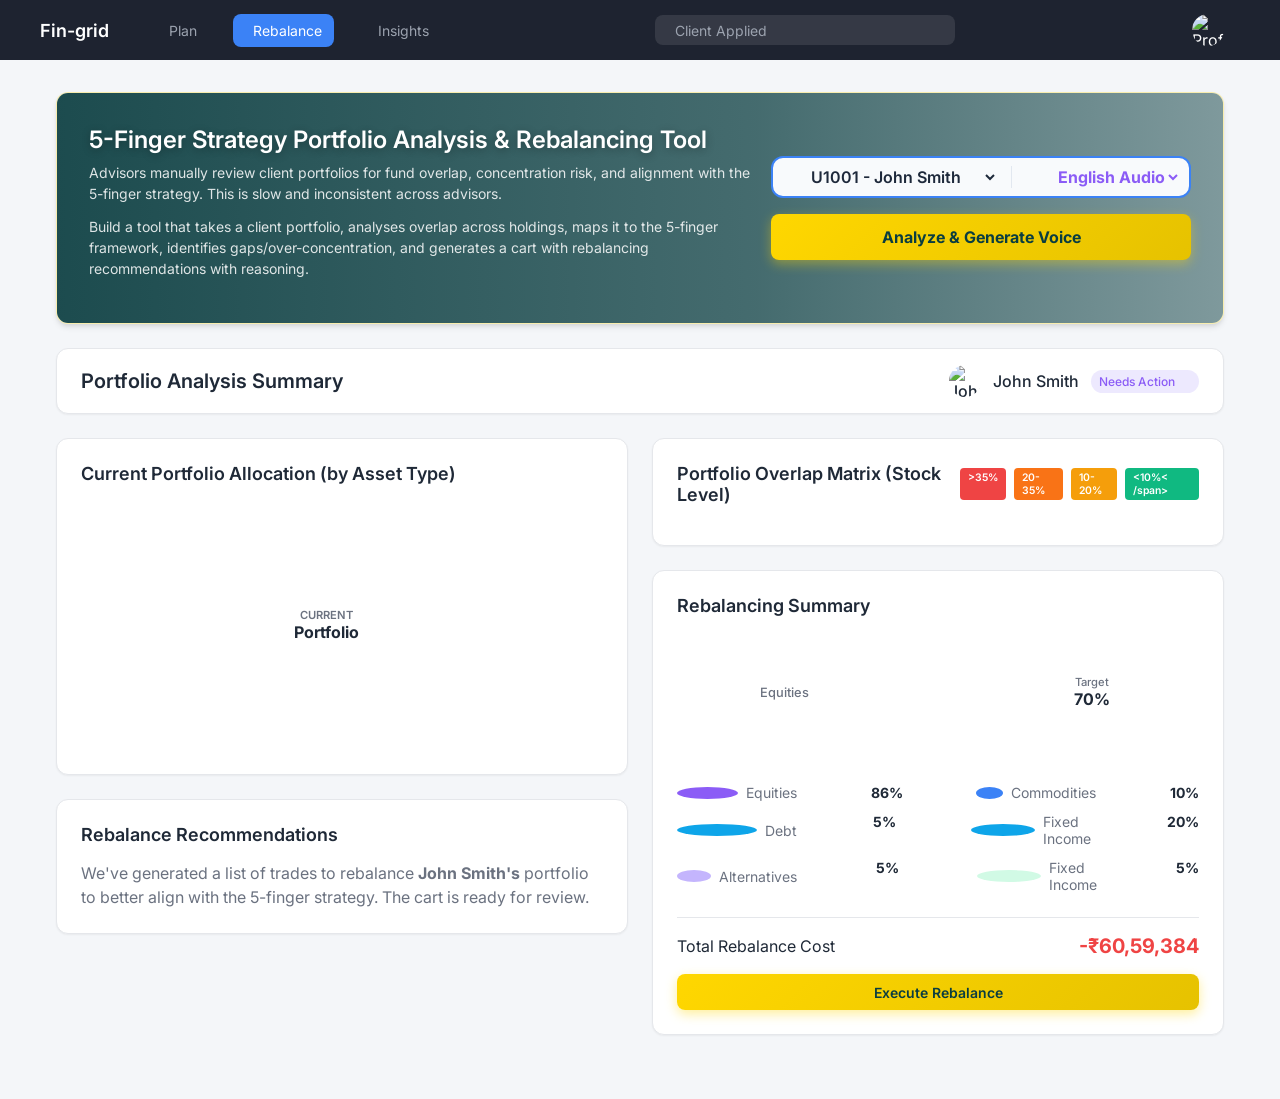
==== commit f09d5f69: "Merge branch 'local', remote-tracking branch 'origin' into demo-branch" ====
--- a/src/main/resources/static/index.html
+++ b/src/main/resources/static/index.html
@@ -1,5 +1,6 @@
 <!DOCTYPE html>
 <html lang="en">
+
 <head>
     <meta charset="UTF-8">
     <meta name="viewport" content="width=device-width, initial-scale=1.0">
@@ -13,6 +14,7 @@
     <!-- Cache-busting app.js -->
     <script src="js/app.js?v=1.1"></script>
 </head>
+
 <body>
     <nav class="top-nav">
         <div class="nav-left">
@@ -44,14 +46,20 @@
         <section class="banner-card">
             <div class="banner-content">
                 <h1>5-Finger Strategy Portfolio Analysis & Rebalancing Tool</h1>
-                <p>Advisors manually review client portfolios for fund overlap, concentration risk, and alignment with the 5-finger strategy. This is slow and inconsistent across advisors.</p>
-                <p>Build a tool that takes a client portfolio, analyses overlap across holdings, maps it to the 5-finger framework, identifies gaps/over-concentration, and generates a cart with rebalancing recommendations with reasoning.</p>
+                <p>Advisors manually review client portfolios for fund overlap, concentration risk, and alignment with
+                    the 5-finger strategy. This is slow and inconsistent across advisors.</p>
+                <p>Build a tool that takes a client portfolio, analyses overlap across holdings, maps it to the 5-finger
+                    framework, identifies gaps/over-concentration, and generates a cart with rebalancing recommendations
+                    with reasoning.</p>
             </div>
             <div class="banner-action">
-                <div class="client-selector" style="display: flex; gap: 0.5rem; background: #f8fafc; padding: 0.5rem; border-radius: 12px; border: 2px solid #3b82f6;">
-                    <div style="display: flex; align-items: center; gap: 0.5rem; border-right: 1px solid #e2e8f0; padding-right: 0.8rem;">
+                <div class="client-selector"
+                    style="display: flex; gap: 0.5rem; background: #f8fafc; padding: 0.5rem; border-radius: 12px; border: 2px solid #3b82f6;">
+                    <div
+                        style="display: flex; align-items: center; gap: 0.5rem; border-right: 1px solid #e2e8f0; padding-right: 0.8rem;">
                         <i data-lucide="user" style="color: #3b82f6; width: 18px;"></i>
-                        <select id="clientSelect" style="border: none; outline: none; font-size: 1rem; font-weight: 600; color: #1e293b; background: transparent;">
+                        <select id="clientSelect"
+                            style="border: none; outline: none; font-size: 1rem; font-weight: 600; color: #1e293b; background: transparent;">
                             <option value="U1001">U1001 - John Smith</option>
                             <option value="U1002">U1002 - Emma Davis</option>
                             <option value="U1003">U1003 - Michael Chen</option>
@@ -61,14 +69,16 @@
                     </div>
                     <div style="display: flex; align-items: center; gap: 0.5rem; padding-left: 0.5rem;">
                         <i data-lucide="languages" style="color: #8b5cf6; width: 18px;"></i>
-                        <select id="languageSelectTop" style="border: none; outline: none; font-size: 1rem; font-weight: 700; color: #8b5cf6; background: transparent; cursor: pointer;">
+                        <select id="languageSelectTop"
+                            style="border: none; outline: none; font-size: 1rem; font-weight: 700; color: #8b5cf6; background: transparent; cursor: pointer;">
                             <option value="English">English Audio</option>
                             <option value="Tamil">Tamil (தமிழ்)</option>
                             <option value="Hindi">Hindi (हिन्दी)</option>
                         </select>
                     </div>
                 </div>
-                <button id="analyzeBtn" class="btn-primary" onclick="window.analyzePortfolio()" style="padding: 0.8rem 2rem; font-size: 1rem; font-weight: 700;">Analyze & Generate Voice</button>
+                <button id="analyzeBtn" class="btn-primary" onclick="window.analyzePortfolio()"
+                    style="padding: 0.8rem 2rem; font-size: 1rem; font-weight: 700;">Analyze & Generate Voice</button>
             </div>
         </section>
 
@@ -80,7 +90,8 @@
                 <span>John Smith</span>
                 <span class="badge-purple">Needs Action <i data-lucide="heart"></i></span>
             </div>
-            <div id="portfolioScores" class="portfolio-scores-summary" style="display: none; margin-left: auto; gap: 2rem; align-items: center;">
+            <div id="portfolioScores" class="portfolio-scores-summary"
+                style="display: none; margin-left: auto; gap: 2rem; align-items: center;">
                 <div class="score-item">
                     <span class="score-label">Overlap Score:</span>
                     <span id="beforeOverlap" class="score-val before">42%</span>
@@ -95,7 +106,8 @@
                 </div>
             </div>
 
-            <div id="performanceMetrics" class="performance-metrics" style="display: none; margin-left: 2rem; gap: 1.5rem; align-items: center; border-left: 1px solid var(--border-color); padding-left: 1.5rem;">
+            <div id="performanceMetrics" class="performance-metrics"
+                style="display: none; margin-left: 2rem; gap: 1.5rem; align-items: center; border-left: 1px solid var(--border-color); padding-left: 1.5rem;">
                 <div class="perf-item">
                     <span class="perf-label">Invested</span>
                     <span id="investedAmount" class="perf-val">₹0</span>
@@ -123,12 +135,16 @@
                     <div style="display: flex; align-items: center; justify-content: center; min-height: 250px;">
                         <div style="width: 200px; height: 200px; position: relative;">
                             <canvas id="allocationPieChart"></canvas>
-                            <div style="position: absolute; top: 50%; left: 50%; transform: translate(-50%, -50%); text-align: center; pointer-events: none;">
-                                <div style="font-size: 0.7rem; color: var(--text-muted); text-transform: uppercase; font-weight: 600;">Current</div>
+                            <div
+                                style="position: absolute; top: 50%; left: 50%; transform: translate(-50%, -50%); text-align: center; pointer-events: none;">
+                                <div
+                                    style="font-size: 0.7rem; color: var(--text-muted); text-transform: uppercase; font-weight: 600;">
+                                    Current</div>
                                 <div style="font-size: 1rem; color: var(--text-main); font-weight: 700;">Portfolio</div>
                             </div>
                         </div>
-                        <div id="pieLegend" style="margin-left: 2rem; display: flex; flex-direction: column; gap: 0.5rem;">
+                        <div id="pieLegend"
+                            style="margin-left: 2rem; display: flex; flex-direction: column; gap: 0.5rem;">
                             <!-- Legend items will be added here by JS -->
                         </div>
                     </div>
@@ -136,25 +152,32 @@
 
                 <!-- AI Audio Insights -->
                 <div class="card ai-audio-card" id="aiAudioCard" style="display: none;">
-                    <div style="display: flex; justify-content: space-between; align-items: center; margin-bottom: 1rem;">
-                        <h3 style="margin: 0;"><i data-lucide="mic" style="color: var(--purple);"></i> AI Audio Insights</h3>
+                    <div
+                        style="display: flex; justify-content: space-between; align-items: center; margin-bottom: 1rem;">
+                        <h3 style="margin: 0;"><i data-lucide="mic" style="color: var(--purple);"></i> AI Audio Insights
+                        </h3>
                     </div>
                     <div class="audio-modes">
                         <div class="audio-mode-item">
-                            <button onclick="playAudio('quick')" class="btn-audio"><i data-lucide="play-circle"></i> Quick</button>
+                            <button onclick="playAudio('quick')" class="btn-audio"><i data-lucide="play-circle"></i>
+                                Quick</button>
                             <span class="mode-desc">2 min • Critical action</span>
                         </div>
                         <div class="audio-mode-item">
-                            <button onclick="playAudio('detailed')" class="btn-audio"><i data-lucide="play-circle"></i> Detailed</button>
+                            <button onclick="playAudio('detailed')" class="btn-audio"><i data-lucide="play-circle"></i>
+                                Detailed</button>
                             <span class="mode-desc">10 min • Explanation</span>
                         </div>
                         <div class="audio-mode-item">
-                            <button onclick="playAudio('advisor')" class="btn-audio"><i data-lucide="play-circle"></i> Advisor</button>
+                            <button onclick="playAudio('advisor')" class="btn-audio"><i data-lucide="play-circle"></i>
+                                Advisor</button>
                             <span class="mode-desc">15 min • Full strategy</span>
                         </div>
                     </div>
-                    <div class="audio-controls" style="margin-top: 1rem; border-top: 1px solid #f1f5f9; padding-top: 1rem; display: flex; justify-content: center;">
-                        <button onclick="stopAudio()" class="btn-audio btn-stop" style="background: #fee2e2; color: #ef4444; border: 1px solid #fecaca;">
+                    <div class="audio-controls"
+                        style="margin-top: 1rem; border-top: 1px solid #f1f5f9; padding-top: 1rem; display: flex; justify-content: center;">
+                        <button onclick="stopAudio()" class="btn-audio btn-stop"
+                            style="background: #fee2e2; color: #ef4444; border: 1px solid #fecaca;">
                             <i data-lucide="square"></i> Stop Briefing
                         </button>
                     </div>
@@ -163,13 +186,15 @@
                 <!-- Rebalance Recommendations Text -->
                 <div class="card recommendations-text">
                     <h3>Rebalance Recommendations</h3>
-                    <p>We've generated a list of trades to rebalance <strong>John Smith's</strong> portfolio to better align with the 5-finger strategy. The cart is ready for review.</p>
+                    <p>We've generated a list of trades to rebalance <strong>John Smith's</strong> portfolio to better
+                        align with the 5-finger strategy. The cart is ready for review.</p>
                 </div>
 
                 <!-- Optimized Rebalancing Plan (NEW) -->
                 <div class="card optimization-card" id="optimizationPlanCard" style="display: none;">
                     <h3><i data-lucide="zap" style="color: #f59e0b;"></i> AI Optimized Rebalancing Plan</h3>
-                    <p class="card-subtitle">Found weights that minimize Total Cost (Overlap + Concentration + Strategy Gaps)</p>
+                    <p class="card-subtitle">Found weights that minimize Total Cost (Overlap + Concentration + Strategy
+                        Gaps)</p>
                     <div id="optimizationActions" class="optimization-actions-list">
                         <!-- Populated by JS -->
                     </div>
@@ -181,13 +206,15 @@
             <div class="col-right">
                 <!-- Matrix -->
                 <div class="card matrix-card">
-                    <div style="display: flex; justify-content: space-between; align-items: center; margin-bottom: 1rem;">
+                    <div
+                        style="display: flex; justify-content: space-between; align-items: center; margin-bottom: 1rem;">
                         <h3 style="margin: 0;">Portfolio Overlap Matrix (Stock Level)</h3>
                         <div class="matrix-legend">
                             <span class="legend-chip red">>35%</span>
                             <span class="legend-chip orange">20-35%</span>
                             <span class="legend-chip yellow">10-20%</span>
-                            <span class="legend-chip green"><10%</span>
+                            <span class="legend-chip green">
+                                <10%< /span>
                         </div>
                     </div>
                     <div class="matrix-table-wrapper">
@@ -207,7 +234,8 @@
 
                 <!-- Portfolio Insights & Flags -->
                 <div class="card flags-card" id="flagsCard" style="display: none; border-left: 4px solid var(--red);">
-                    <h3><i data-lucide="alert-triangle" style="color: var(--red);"></i> Critical Insights & Risk Flags</h3>
+                    <h3><i data-lucide="alert-triangle" style="color: var(--red);"></i> Critical Insights & Risk Flags
+                    </h3>
                     <div id="flagsList" class="flags-list">
                         <!-- Populated by JS -->
                     </div>
@@ -219,14 +247,17 @@
                     <div class="summary-charts">
                         <div class="chart-wrapper" style="position: relative; width: 120px; height: 120px;">
                             <canvas id="currentChart"></canvas>
-                            <div style="position: absolute; top: 50%; left: 50%; transform: translate(-50%, -50%); text-align: center; pointer-events: none;">
-                                <div style="font-size: 0.8rem; color: var(--text-muted); font-weight: 500;">Equities</div>
+                            <div
+                                style="position: absolute; top: 50%; left: 50%; transform: translate(-50%, -50%); text-align: center; pointer-events: none;">
+                                <div style="font-size: 0.8rem; color: var(--text-muted); font-weight: 500;">Equities
+                                </div>
                             </div>
                         </div>
                         <i data-lucide="arrow-right" class="arrow" style="color: var(--text-muted);"></i>
                         <div class="chart-wrapper" style="position: relative; width: 120px; height: 120px;">
                             <canvas id="targetChart"></canvas>
-                            <div style="position: absolute; top: 50%; left: 50%; transform: translate(-50%, -50%); text-align: center; pointer-events: none;">
+                            <div
+                                style="position: absolute; top: 50%; left: 50%; transform: translate(-50%, -50%); text-align: center; pointer-events: none;">
                                 <div style="font-size: 0.7rem; color: var(--text-muted); font-weight: 500;">Target</div>
                                 <div style="font-size: 1rem; color: var(--text-main); font-weight: 700;">70%</div>
                             </div>
@@ -250,7 +281,8 @@
                         <span>Total Rebalance Cost</span>
                         <strong class="negative">-₹60,59,384</strong>
                     </div>
-                    <button class="btn-primary full-width" onclick="alert('Execute Rebalance clicked!')">Execute Rebalance</button>
+                    <button class="btn-primary full-width" onclick="alert('Execute Rebalance clicked!')">Execute
+                        Rebalance</button>
                 </div>
 
             </div>
@@ -262,4 +294,5 @@
         lucide.createIcons();
     </script>
 </body>
-</html>
+
+</html>
--- a/src/main/resources/static/css/style.css
+++ b/src/main/resources/static/css/style.css
@@ -133,6 +133,9 @@
     grid-template-columns: 1fr 1fr;
     gap: 1.5rem;
 }
+#screen2 .dashboard-grid {
+    grid-template-columns: 1fr;
+}
 .col-left, .col-right {
     display: flex;
     flex-direction: column;
@@ -150,18 +153,23 @@
 
 /* Buttons */
 .btn-primary {
-    background-color: var(--primary);
-    color: white;
+    background: linear-gradient(135deg, #ffd700 0%, #e6c200 100%);
+    color: #0a3d40;
     border: none;
     padding: 0.6rem 1.25rem;
     border-radius: var(--radius-md);
-    font-weight: 500;
+    font-weight: 600;
     cursor: pointer;
-    transition: background 0.2s;
+    transition: all 0.2s;
     font-size: 0.875rem;
     white-space: nowrap;
-}
-.btn-primary:hover { background-color: var(--primary-hover); }
+    box-shadow: 0 4px 12px rgba(255, 215, 0, 0.4);
+}
+.btn-primary:hover {
+    transform: translateY(-1px);
+    box-shadow: 0 6px 16px rgba(255, 215, 0, 0.5);
+    filter: brightness(1.05);
+}
 .btn-outline {
     background: transparent;
     border: 1px solid var(--purple);
@@ -184,27 +192,35 @@
 
 /* Banner Card */
 .banner-card {
-    background: linear-gradient(135deg, #ffffff 0%, #f8fafc 100%);
+    background: url('https://maas-log-prod.cn-wlcb.ufileos.com/anthropic/550f21ca-2ad4-416c-9090-8d1381e012b9/73d1ada1c59417eee567137bb245a1e6.jpg?UCloudPublicKey=TOKEN_e15ba47a-d098-4fbd-9afc-a0dcf0e4e621&Expires=1776710383&Signature=ZtW6W8eyRCZoGIfkSDdQHsCgL8s=') center/cover no-repeat;
     border-radius: var(--radius-lg);
     padding: 2rem;
     display: flex;
     justify-content: space-between;
     align-items: center;
-    box-shadow: var(--shadow-sm);
-    border: 1px solid var(--border-color);
+    box-shadow: var(--shadow-md);
+    border: 1px solid rgba(255, 215, 0, 0.3);
     position: relative;
     overflow: hidden;
 }
-/* Banner bg decoration */
-.banner-card::after {
+/* Banner overlay for readability */
+.banner-card::before {
     content: '';
     position: absolute;
-    right: 0;
-    top: 0;
-    width: 300px;
-    height: 100%;
-    background: radial-gradient(circle at 70% 50%, rgba(139, 92, 246, 0.1) 0%, rgba(255,255,255,0) 70%);
+    inset: 0;
+    background: linear-gradient(90deg, rgba(10, 61, 64, 0.92) 0%, rgba(10, 61, 64, 0.75) 60%, rgba(10, 61, 64, 0.5) 100%);
     pointer-events: none;
+}
+.banner-card > * {
+    position: relative;
+    z-index: 1;
+}
+.banner-content h1 {
+    color: #ffffff;
+    text-shadow: 0 2px 8px rgba(0, 0, 0, 0.3);
+}
+.banner-content p {
+    color: rgba(255, 255, 255, 0.85);
 }
 .banner-content { max-width: 60%; }
 .banner-action {
@@ -216,20 +232,26 @@
 .client-selector {
     display: flex;
     align-items: center;
-    background: white;
-    border: 1px solid var(--border-color);
+    background: rgba(255, 255, 255, 0.15);
+    backdrop-filter: blur(10px);
+    border: 1px solid rgba(255, 215, 0, 0.3);
     border-radius: var(--radius-md);
     padding: 0.5rem 1rem;
     gap: 0.5rem;
 }
-.client-selector i { color: var(--text-muted); width: 16px; }
+.client-selector i { color: rgba(255, 255, 255, 0.7); width: 16px; }
 .client-selector select {
     border: none;
     outline: none;
     font-size: 0.875rem;
-    color: var(--text-main);
+    color: #ffffff;
     background: transparent;
     cursor: pointer;
+    font-weight: 500;
+}
+.client-selector select option {
+    background: #0a3d40;
+    color: #ffffff;
 }
 
 /* Summary Bar */
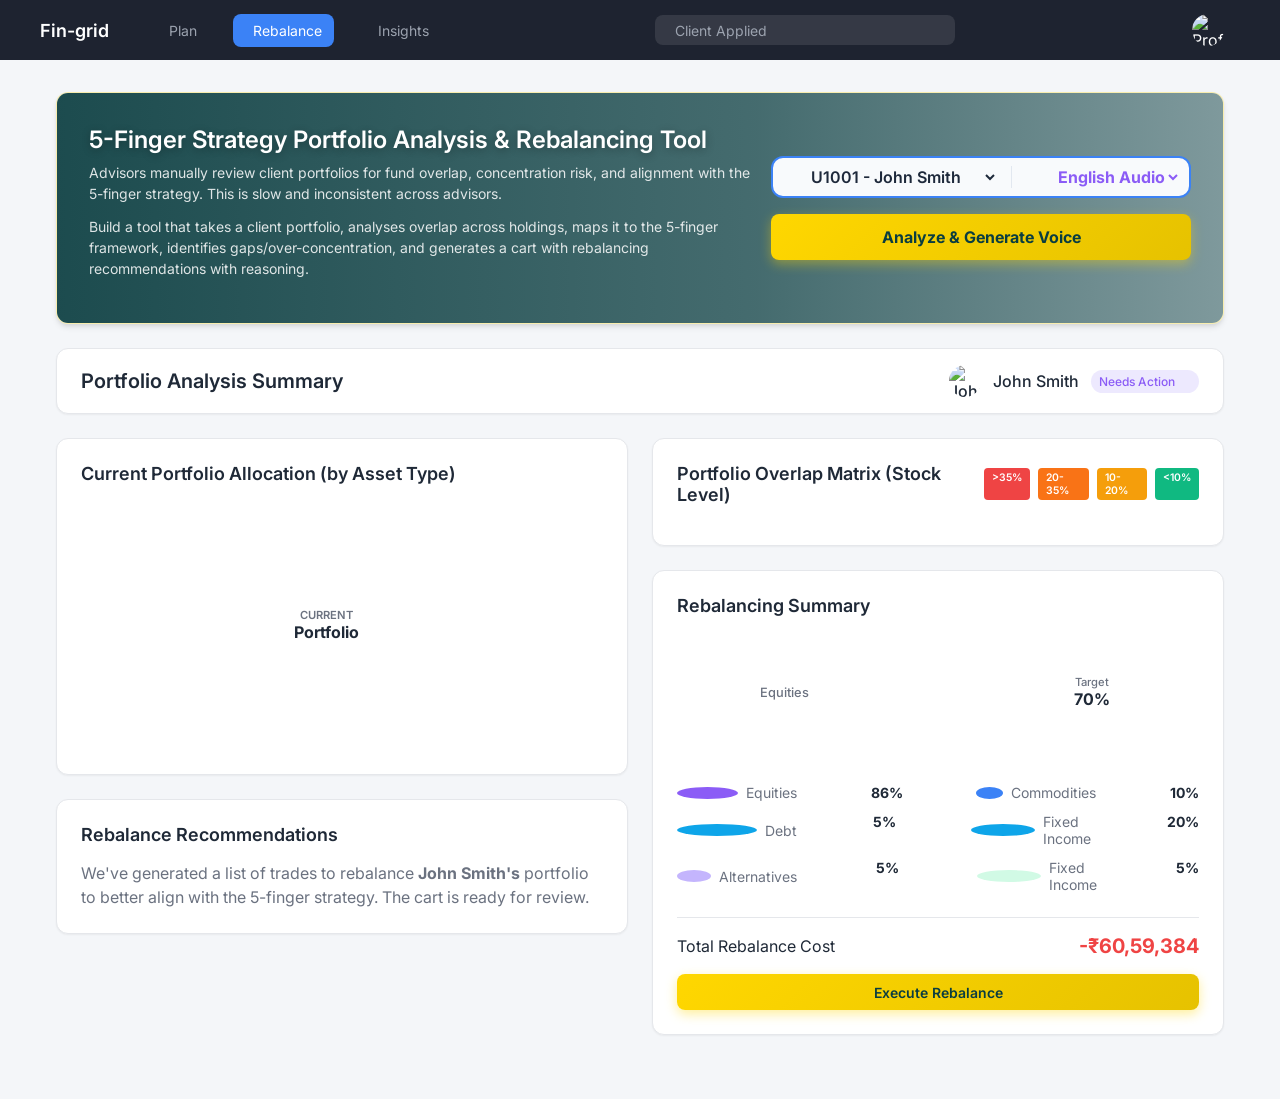
==== commit 1b90798e: "email changes (secrets removed)" ====
--- a/src/main/resources/static/index.html
+++ b/src/main/resources/static/index.html
@@ -1,6 +1,5 @@
 <!DOCTYPE html>
 <html lang="en">
-
 <head>
     <meta charset="UTF-8">
     <meta name="viewport" content="width=device-width, initial-scale=1.0">
@@ -14,7 +13,6 @@
     <!-- Cache-busting app.js -->
     <script src="js/app.js?v=1.1"></script>
 </head>
-
 <body>
     <nav class="top-nav">
         <div class="nav-left">
@@ -46,20 +44,14 @@
         <section class="banner-card">
             <div class="banner-content">
                 <h1>5-Finger Strategy Portfolio Analysis & Rebalancing Tool</h1>
-                <p>Advisors manually review client portfolios for fund overlap, concentration risk, and alignment with
-                    the 5-finger strategy. This is slow and inconsistent across advisors.</p>
-                <p>Build a tool that takes a client portfolio, analyses overlap across holdings, maps it to the 5-finger
-                    framework, identifies gaps/over-concentration, and generates a cart with rebalancing recommendations
-                    with reasoning.</p>
+                <p>Advisors manually review client portfolios for fund overlap, concentration risk, and alignment with the 5-finger strategy. This is slow and inconsistent across advisors.</p>
+                <p>Build a tool that takes a client portfolio, analyses overlap across holdings, maps it to the 5-finger framework, identifies gaps/over-concentration, and generates a cart with rebalancing recommendations with reasoning.</p>
             </div>
             <div class="banner-action">
-                <div class="client-selector"
-                    style="display: flex; gap: 0.5rem; background: #f8fafc; padding: 0.5rem; border-radius: 12px; border: 2px solid #3b82f6;">
-                    <div
-                        style="display: flex; align-items: center; gap: 0.5rem; border-right: 1px solid #e2e8f0; padding-right: 0.8rem;">
+                <div class="client-selector" style="display: flex; gap: 0.5rem; background: #f8fafc; padding: 0.5rem; border-radius: 12px; border: 2px solid #3b82f6;">
+                    <div style="display: flex; align-items: center; gap: 0.5rem; border-right: 1px solid #e2e8f0; padding-right: 0.8rem;">
                         <i data-lucide="user" style="color: #3b82f6; width: 18px;"></i>
-                        <select id="clientSelect"
-                            style="border: none; outline: none; font-size: 1rem; font-weight: 600; color: #1e293b; background: transparent;">
+                        <select id="clientSelect" style="border: none; outline: none; font-size: 1rem; font-weight: 600; color: #1e293b; background: transparent;">
                             <option value="U1001">U1001 - John Smith</option>
                             <option value="U1002">U1002 - Emma Davis</option>
                             <option value="U1003">U1003 - Michael Chen</option>
@@ -69,16 +61,14 @@
                     </div>
                     <div style="display: flex; align-items: center; gap: 0.5rem; padding-left: 0.5rem;">
                         <i data-lucide="languages" style="color: #8b5cf6; width: 18px;"></i>
-                        <select id="languageSelectTop"
-                            style="border: none; outline: none; font-size: 1rem; font-weight: 700; color: #8b5cf6; background: transparent; cursor: pointer;">
+                        <select id="languageSelectTop" style="border: none; outline: none; font-size: 1rem; font-weight: 700; color: #8b5cf6; background: transparent; cursor: pointer;">
                             <option value="English">English Audio</option>
                             <option value="Tamil">Tamil (தமிழ்)</option>
                             <option value="Hindi">Hindi (हिन्दी)</option>
                         </select>
                     </div>
                 </div>
-                <button id="analyzeBtn" class="btn-primary" onclick="window.analyzePortfolio()"
-                    style="padding: 0.8rem 2rem; font-size: 1rem; font-weight: 700;">Analyze & Generate Voice</button>
+                <button id="analyzeBtn" class="btn-primary" onclick="window.analyzePortfolio()" style="padding: 0.8rem 2rem; font-size: 1rem; font-weight: 700;">Analyze & Generate Voice</button>
             </div>
         </section>
 
@@ -90,8 +80,7 @@
                 <span>John Smith</span>
                 <span class="badge-purple">Needs Action <i data-lucide="heart"></i></span>
             </div>
-            <div id="portfolioScores" class="portfolio-scores-summary"
-                style="display: none; margin-left: auto; gap: 2rem; align-items: center;">
+            <div id="portfolioScores" class="portfolio-scores-summary" style="display: none; margin-left: auto; gap: 2rem; align-items: center;">
                 <div class="score-item">
                     <span class="score-label">Overlap Score:</span>
                     <span id="beforeOverlap" class="score-val before">42%</span>
@@ -106,8 +95,7 @@
                 </div>
             </div>
 
-            <div id="performanceMetrics" class="performance-metrics"
-                style="display: none; margin-left: 2rem; gap: 1.5rem; align-items: center; border-left: 1px solid var(--border-color); padding-left: 1.5rem;">
+            <div id="performanceMetrics" class="performance-metrics" style="display: none; margin-left: 2rem; gap: 1.5rem; align-items: center; border-left: 1px solid var(--border-color); padding-left: 1.5rem;">
                 <div class="perf-item">
                     <span class="perf-label">Invested</span>
                     <span id="investedAmount" class="perf-val">₹0</span>
@@ -135,16 +123,12 @@
                     <div style="display: flex; align-items: center; justify-content: center; min-height: 250px;">
                         <div style="width: 200px; height: 200px; position: relative;">
                             <canvas id="allocationPieChart"></canvas>
-                            <div
-                                style="position: absolute; top: 50%; left: 50%; transform: translate(-50%, -50%); text-align: center; pointer-events: none;">
-                                <div
-                                    style="font-size: 0.7rem; color: var(--text-muted); text-transform: uppercase; font-weight: 600;">
-                                    Current</div>
+                            <div style="position: absolute; top: 50%; left: 50%; transform: translate(-50%, -50%); text-align: center; pointer-events: none;">
+                                <div style="font-size: 0.7rem; color: var(--text-muted); text-transform: uppercase; font-weight: 600;">Current</div>
                                 <div style="font-size: 1rem; color: var(--text-main); font-weight: 700;">Portfolio</div>
                             </div>
                         </div>
-                        <div id="pieLegend"
-                            style="margin-left: 2rem; display: flex; flex-direction: column; gap: 0.5rem;">
+                        <div id="pieLegend" style="margin-left: 2rem; display: flex; flex-direction: column; gap: 0.5rem;">
                             <!-- Legend items will be added here by JS -->
                         </div>
                     </div>
@@ -152,49 +136,58 @@
 
                 <!-- AI Audio Insights -->
                 <div class="card ai-audio-card" id="aiAudioCard" style="display: none;">
-                    <div
-                        style="display: flex; justify-content: space-between; align-items: center; margin-bottom: 1rem;">
-                        <h3 style="margin: 0;"><i data-lucide="mic" style="color: var(--purple);"></i> AI Audio Insights
-                        </h3>
+                    <div style="display: flex; justify-content: space-between; align-items: center; margin-bottom: 1rem;">
+                        <h3 style="margin: 0;"><i data-lucide="mic" style="color: var(--purple);"></i> AI Audio Insights</h3>
                     </div>
                     <div class="audio-modes">
                         <div class="audio-mode-item">
-                            <button onclick="playAudio('quick')" class="btn-audio"><i data-lucide="play-circle"></i>
-                                Quick</button>
+                            <button onclick="playAudio('quick')" class="btn-audio"><i data-lucide="play-circle"></i> Quick</button>
                             <span class="mode-desc">2 min • Critical action</span>
                         </div>
                         <div class="audio-mode-item">
-                            <button onclick="playAudio('detailed')" class="btn-audio"><i data-lucide="play-circle"></i>
-                                Detailed</button>
+                            <button onclick="playAudio('detailed')" class="btn-audio"><i data-lucide="play-circle"></i> Detailed</button>
                             <span class="mode-desc">10 min • Explanation</span>
                         </div>
                         <div class="audio-mode-item">
-                            <button onclick="playAudio('advisor')" class="btn-audio"><i data-lucide="play-circle"></i>
-                                Advisor</button>
+                            <button onclick="playAudio('advisor')" class="btn-audio"><i data-lucide="play-circle"></i> Advisor</button>
                             <span class="mode-desc">15 min • Full strategy</span>
                         </div>
                     </div>
-                    <div class="audio-controls"
-                        style="margin-top: 1rem; border-top: 1px solid #f1f5f9; padding-top: 1rem; display: flex; justify-content: center;">
-                        <button onclick="stopAudio()" class="btn-audio btn-stop"
-                            style="background: #fee2e2; color: #ef4444; border: 1px solid #fecaca;">
+                    <div class="audio-controls" style="margin-top: 1rem; border-top: 1px solid #f1f5f9; padding-top: 1rem; display: flex; flex-direction: column; align-items: center; gap: 1rem;">
+                        <button onclick="stopAudio()" class="btn-audio btn-stop" style="background: #fee2e2; color: #ef4444; border: 1px solid #fecaca; width: 100%;">
                             <i data-lucide="square"></i> Stop Briefing
                         </button>
+                        
+                        <div style="width: 100%; margin-top: 0.5rem; padding: 1rem; background: #f8fafc; border-radius: 8px; border: 1px dashed #cbd5e1;">
+                            <div style="font-size: 0.85rem; font-weight: 700; color: var(--text-main); margin-bottom: 0.5rem; display: flex; align-items: center; gap: 0.5rem;">
+                                <i data-lucide="mail" style="width: 16px; color: #3b82f6;"></i> Share Report to Email
+                            </div>
+                            <div style="display: flex; flex-direction: column; gap: 0.5rem;">
+                                <div style="display: flex; gap: 0.5rem;">
+                                    <input type="email" id="shareEmailInput" placeholder="Enter recipient email" style="flex: 1; padding: 0.5rem; border-radius: 6px; border: 1px solid #e2e8f0; font-size: 0.85rem;">
+                                    <select id="shareEmailMode" style="padding: 0.5rem; border-radius: 6px; border: 1px solid #e2e8f0; font-size: 0.85rem; background: white; color: #475569;">
+                                        <option value="quick">Quick Insight</option>
+                                        <option value="detailed">Detailed Insight</option>
+                                        <option value="advisor">Advisor Insight</option>
+                                    </select>
+                                </div>
+                                <button onclick="shareViaEmail()" id="shareEmailBtn" class="btn-primary" style="padding: 0.5rem 1rem; font-size: 0.85rem; background: #3b82f6; width: 100%;">Send Consolidated Report</button>
+                            </div>
+                            <div id="shareEmailStatus" style="font-size: 0.75rem; margin-top: 0.5rem; display: none;"></div>
+                        </div>
                     </div>
                 </div>
 
                 <!-- Rebalance Recommendations Text -->
                 <div class="card recommendations-text">
                     <h3>Rebalance Recommendations</h3>
-                    <p>We've generated a list of trades to rebalance <strong>John Smith's</strong> portfolio to better
-                        align with the 5-finger strategy. The cart is ready for review.</p>
+                    <p>We've generated a list of trades to rebalance <strong>John Smith's</strong> portfolio to better align with the 5-finger strategy. The cart is ready for review.</p>
                 </div>
 
                 <!-- Optimized Rebalancing Plan (NEW) -->
                 <div class="card optimization-card" id="optimizationPlanCard" style="display: none;">
                     <h3><i data-lucide="zap" style="color: #f59e0b;"></i> AI Optimized Rebalancing Plan</h3>
-                    <p class="card-subtitle">Found weights that minimize Total Cost (Overlap + Concentration + Strategy
-                        Gaps)</p>
+                    <p class="card-subtitle">Found weights that minimize Total Cost (Overlap + Concentration + Strategy Gaps)</p>
                     <div id="optimizationActions" class="optimization-actions-list">
                         <!-- Populated by JS -->
                     </div>
@@ -206,15 +199,13 @@
             <div class="col-right">
                 <!-- Matrix -->
                 <div class="card matrix-card">
-                    <div
-                        style="display: flex; justify-content: space-between; align-items: center; margin-bottom: 1rem;">
+                    <div style="display: flex; justify-content: space-between; align-items: center; margin-bottom: 1rem;">
                         <h3 style="margin: 0;">Portfolio Overlap Matrix (Stock Level)</h3>
                         <div class="matrix-legend">
                             <span class="legend-chip red">>35%</span>
                             <span class="legend-chip orange">20-35%</span>
                             <span class="legend-chip yellow">10-20%</span>
-                            <span class="legend-chip green">
-                                <10%< /span>
+                            <span class="legend-chip green"><10%</span>
                         </div>
                     </div>
                     <div class="matrix-table-wrapper">
@@ -234,8 +225,7 @@
 
                 <!-- Portfolio Insights & Flags -->
                 <div class="card flags-card" id="flagsCard" style="display: none; border-left: 4px solid var(--red);">
-                    <h3><i data-lucide="alert-triangle" style="color: var(--red);"></i> Critical Insights & Risk Flags
-                    </h3>
+                    <h3><i data-lucide="alert-triangle" style="color: var(--red);"></i> Critical Insights & Risk Flags</h3>
                     <div id="flagsList" class="flags-list">
                         <!-- Populated by JS -->
                     </div>
@@ -247,17 +237,14 @@
                     <div class="summary-charts">
                         <div class="chart-wrapper" style="position: relative; width: 120px; height: 120px;">
                             <canvas id="currentChart"></canvas>
-                            <div
-                                style="position: absolute; top: 50%; left: 50%; transform: translate(-50%, -50%); text-align: center; pointer-events: none;">
-                                <div style="font-size: 0.8rem; color: var(--text-muted); font-weight: 500;">Equities
-                                </div>
+                            <div style="position: absolute; top: 50%; left: 50%; transform: translate(-50%, -50%); text-align: center; pointer-events: none;">
+                                <div style="font-size: 0.8rem; color: var(--text-muted); font-weight: 500;">Equities</div>
                             </div>
                         </div>
                         <i data-lucide="arrow-right" class="arrow" style="color: var(--text-muted);"></i>
                         <div class="chart-wrapper" style="position: relative; width: 120px; height: 120px;">
                             <canvas id="targetChart"></canvas>
-                            <div
-                                style="position: absolute; top: 50%; left: 50%; transform: translate(-50%, -50%); text-align: center; pointer-events: none;">
+                            <div style="position: absolute; top: 50%; left: 50%; transform: translate(-50%, -50%); text-align: center; pointer-events: none;">
                                 <div style="font-size: 0.7rem; color: var(--text-muted); font-weight: 500;">Target</div>
                                 <div style="font-size: 1rem; color: var(--text-main); font-weight: 700;">70%</div>
                             </div>
@@ -281,8 +268,7 @@
                         <span>Total Rebalance Cost</span>
                         <strong class="negative">-₹60,59,384</strong>
                     </div>
-                    <button class="btn-primary full-width" onclick="alert('Execute Rebalance clicked!')">Execute
-                        Rebalance</button>
+                    <button class="btn-primary full-width" onclick="alert('Execute Rebalance clicked!')">Execute Rebalance</button>
                 </div>
 
             </div>
@@ -294,5 +280,4 @@
         lucide.createIcons();
     </script>
 </body>
-
-</html>+</html>
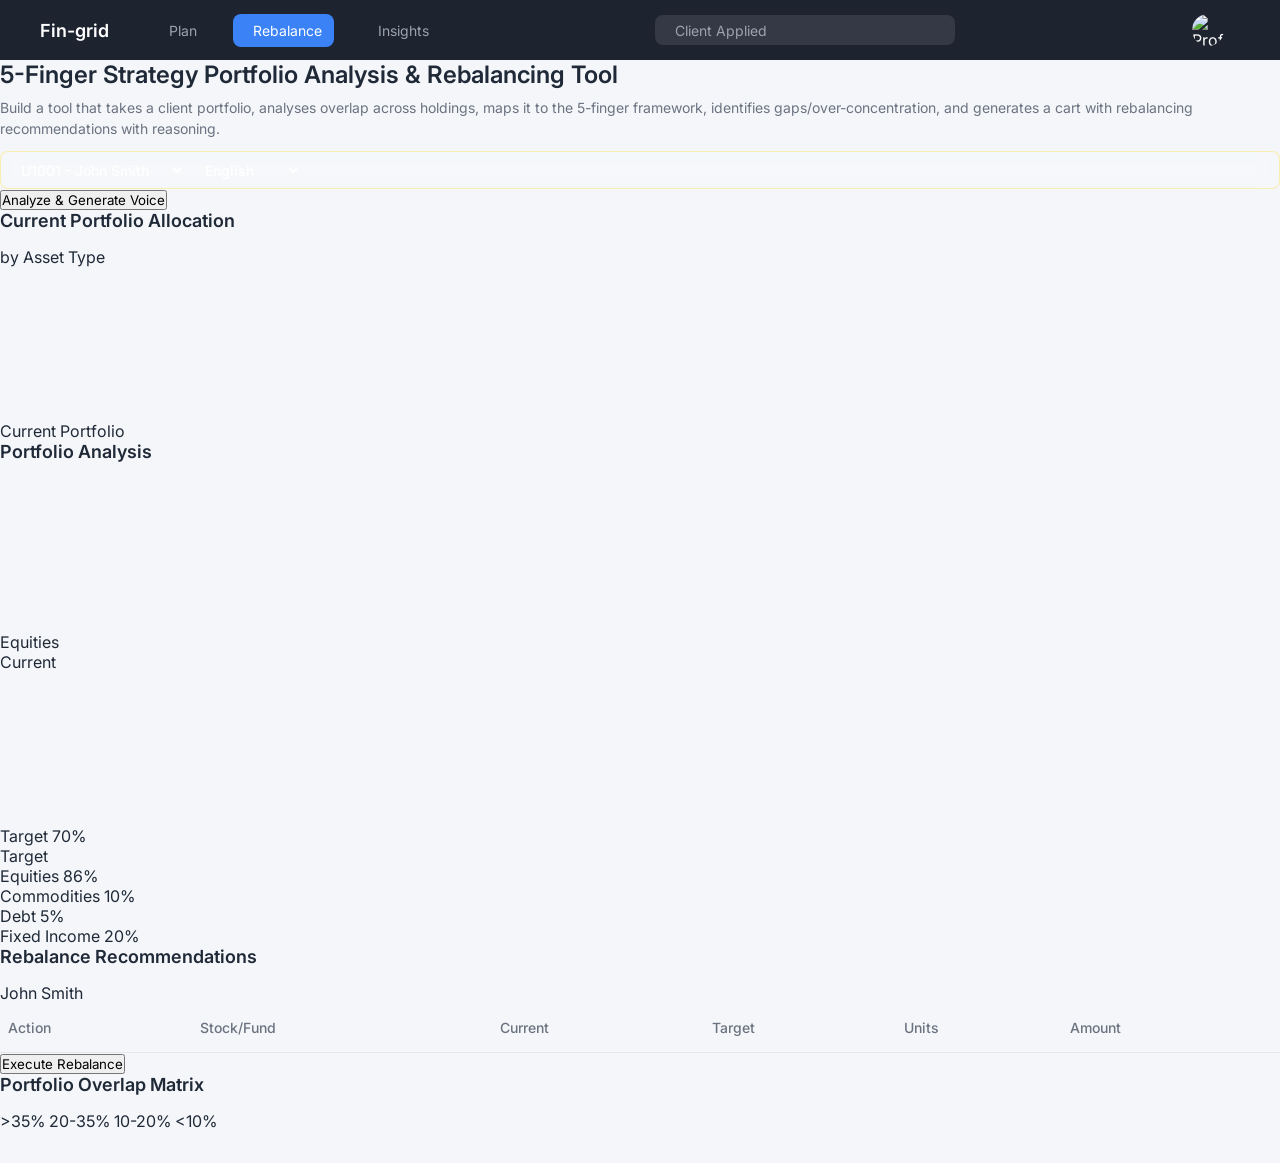
==== commit b6049f12: "third commit" ====
--- a/src/main/resources/static/index.html
+++ b/src/main/resources/static/index.html
@@ -1,18 +1,20 @@
 <!DOCTYPE html>
 <html lang="en">
+
 <head>
     <meta charset="UTF-8">
     <meta name="viewport" content="width=device-width, initial-scale=1.0">
-    <title>5-Finger Strategy Portfolio Analysis & Rebalancing Tool</title>
-    <link href="https://fonts.googleapis.com/css2?family=Inter:wght@400;500;600;700&display=swap" rel="stylesheet">
-    <link rel="stylesheet" href="css/style.css?v=1.1">
+    <title>Rebalance - Fin-grid</title>
+    <link href="https://fonts.googleapis.com/css2?family=Inter:wght@400;500;600;700;800&display=swap" rel="stylesheet">
+    <link rel="stylesheet" href="css/style.css?v=1.2">
+    <link rel="stylesheet" href="css/rebalance.css?v=1.2">
     <!-- Chart.js for donut charts -->
     <script src="https://cdn.jsdelivr.net/npm/chart.js"></script>
     <!-- Lucide icons -->
     <script src="https://unpkg.com/lucide@latest"></script>
-    <!-- Cache-busting app.js -->
-    <script src="js/app.js?v=1.1"></script>
+    <script src="js/app.js?v=1.2"></script>
 </head>
+
 <body>
     <nav class="top-nav">
         <div class="nav-left">
@@ -39,19 +41,18 @@
         </div>
     </nav>
 
-    <main class="dashboard">
+    <main class="rebalance-page">
         <!-- Header Banner -->
-        <section class="banner-card">
-            <div class="banner-content">
+        <section class="reb-header-banner">
+            <div class="reb-banner-content">
                 <h1>5-Finger Strategy Portfolio Analysis & Rebalancing Tool</h1>
-                <p>Advisors manually review client portfolios for fund overlap, concentration risk, and alignment with the 5-finger strategy. This is slow and inconsistent across advisors.</p>
                 <p>Build a tool that takes a client portfolio, analyses overlap across holdings, maps it to the 5-finger framework, identifies gaps/over-concentration, and generates a cart with rebalancing recommendations with reasoning.</p>
             </div>
-            <div class="banner-action">
-                <div class="client-selector" style="display: flex; gap: 0.5rem; background: #f8fafc; padding: 0.5rem; border-radius: 12px; border: 2px solid #3b82f6;">
-                    <div style="display: flex; align-items: center; gap: 0.5rem; border-right: 1px solid #e2e8f0; padding-right: 0.8rem;">
-                        <i data-lucide="user" style="color: #3b82f6; width: 18px;"></i>
-                        <select id="clientSelect" style="border: none; outline: none; font-size: 1rem; font-weight: 600; color: #1e293b; background: transparent;">
+            <div class="reb-banner-controls">
+                <div class="client-selector">
+                    <div class="selector-group">
+                        <i data-lucide="user" class="selector-icon"></i>
+                        <select id="clientSelect" class="client-select">
                             <option value="U1001">U1001 - John Smith</option>
                             <option value="U1002">U1002 - Emma Davis</option>
                             <option value="U1003">U1003 - Michael Chen</option>
@@ -59,160 +60,211 @@
                             <option value="U1005">U1005 - Liam Wilson</option>
                         </select>
                     </div>
-                    <div style="display: flex; align-items: center; gap: 0.5rem; padding-left: 0.5rem;">
-                        <i data-lucide="languages" style="color: #8b5cf6; width: 18px;"></i>
-                        <select id="languageSelectTop" style="border: none; outline: none; font-size: 1rem; font-weight: 700; color: #8b5cf6; background: transparent; cursor: pointer;">
-                            <option value="English">English Audio</option>
+                    <div class="divider"></div>
+                    <div class="selector-group">
+                        <i data-lucide="languages" class="selector-icon purple"></i>
+                        <select id="languageSelectTop" class="language-select">
+                            <option value="English">English</option>
                             <option value="Tamil">Tamil (தமிழ்)</option>
                             <option value="Hindi">Hindi (हिन्दी)</option>
                         </select>
                     </div>
                 </div>
-                <button id="analyzeBtn" class="btn-primary" onclick="window.analyzePortfolio()" style="padding: 0.8rem 2rem; font-size: 1rem; font-weight: 700;">Analyze & Generate Voice</button>
+                <button id="analyzeBtn" class="reb-analyze-btn" onclick="window.analyzePortfolio()">
+                    <i data-lucide="sparkles"></i>
+                    Analyze & Generate Voice
+                </button>
             </div>
         </section>
 
-        <!-- Summary Bar -->
-        <section class="summary-bar">
-            <h2>Portfolio Analysis Summary</h2>
-            <div class="user-chip">
-                <img src="https://ui-avatars.com/api/?name=John+Smith" alt="John Smith">
-                <span>John Smith</span>
-                <span class="badge-purple">Needs Action <i data-lucide="heart"></i></span>
-            </div>
-            <div id="portfolioScores" class="portfolio-scores-summary" style="display: none; margin-left: auto; gap: 2rem; align-items: center;">
-                <div class="score-item">
-                    <span class="score-label">Overlap Score:</span>
-                    <span id="beforeOverlap" class="score-val before">42%</span>
-                    <i data-lucide="arrow-right" class="arrow-small"></i>
-                    <span id="afterOverlap" class="score-val after">18%</span>
-                </div>
-                <div class="score-item">
-                    <span class="score-label">Diversification:</span>
-                    <span id="beforeDiversification" class="score-val before">58</span>
-                    <i data-lucide="arrow-right" class="arrow-small"></i>
-                    <span id="afterDiversification" class="score-val after">84</span>
-                </div>
-            </div>
-
-            <div id="performanceMetrics" class="performance-metrics" style="display: none; margin-left: 2rem; gap: 1.5rem; align-items: center; border-left: 1px solid var(--border-color); padding-left: 1.5rem;">
-                <div class="perf-item">
-                    <span class="perf-label">Invested</span>
-                    <span id="investedAmount" class="perf-val">₹0</span>
-                </div>
-                <div class="perf-item">
-                    <span class="perf-label">Current</span>
-                    <span id="currentValue" class="perf-val">₹0</span>
-                </div>
-                <div class="perf-item">
-                    <span class="perf-label">Gain</span>
-                    <div style="display: flex; align-items: center;">
-                        <span id="gainVal" class="perf-val">₹0</span>
-                        <span id="gainPercent" class="perf-badge">0%</span>
-                    </div>
+        <!-- Summary Stats Bar -->
+        <section class="reb-summary-bar" id="portfolioScores" style="display: none;">
+            <div class="reb-summary-item">
+                <span class="reb-summary-label">Overlap Score</span>
+                <div class="reb-score-comparison">
+                    <span class="score-before" id="beforeOverlap">42%</span>
+                    <i data-lucide="arrow-right" class="score-arrow"></i>
+                    <span class="score-after" id="afterOverlap">18%</span>
+                </div>
+            </div>
+            <div class="reb-summary-divider"></div>
+            <div class="reb-summary-item">
+                <span class="reb-summary-label">Diversification</span>
+                <div class="reb-score-comparison">
+                    <span class="score-before" id="beforeDiversification">58</span>
+                    <i data-lucide="arrow-right" class="score-arrow"></i>
+                    <span class="score-after" id="afterDiversification">84</span>
                 </div>
             </div>
         </section>
 
-        <div class="dashboard-grid">
+        <div class="reb-grid">
             <!-- Left Column -->
-            <div class="col-left">
-                <!-- Current Allocation Pie Chart -->
-                <div class="card allocation-pie-card">
-                    <h3>Current Portfolio Allocation (by Asset Type)</h3>
-                    <div style="display: flex; align-items: center; justify-content: center; min-height: 250px;">
-                        <div style="width: 200px; height: 200px; position: relative;">
+            <div class="reb-col-left">
+                <!-- AI Voice Insights Card -->
+                <div class="reb-card reb-ai-card" id="aiAudioCard" style="display: none;">
+                    <div class="reb-card-header">
+                        <h3><i data-lucide="mic" class="icon-purple"></i> AI Voice Insights</h3>
+                    </div>
+                    <div class="reb-ai-modes">
+                        <button onclick="playAudio('quick')" class="reb-ai-btn">
+                            <i data-lucide="play-circle"></i>
+                            <span>Quick</span>
+                            <span class="ai-duration">2 min</span>
+                        </button>
+                        <button onclick="playAudio('detailed')" class="reb-ai-btn">
+                            <i data-lucide="play-circle"></i>
+                            <span>Detailed</span>
+                            <span class="ai-duration">10 min</span>
+                        </button>
+                        <button onclick="playAudio('advisor')" class="reb-ai-btn">
+                            <i data-lucide="play-circle"></i>
+                            <span>Advisor</span>
+                            <span class="ai-duration">15 min</span>
+                        </button>
+                    </div>
+                    <button onclick="stopAudio()" class="reb-stop-btn">
+                        <i data-lucide="square"></i>
+                        Stop Briefing
+                    </button>
+                </div>
+
+                <!-- Current Allocation Card -->
+                <div class="reb-card reb-allocation-card">
+                    <div class="reb-card-header">
+                        <h3>Current Portfolio Allocation</h3>
+                        <span class="reb-card-badge">by Asset Type</span>
+                    </div>
+                    <div class="reb-chart-container">
+                        <div class="reb-donut-wrapper">
                             <canvas id="allocationPieChart"></canvas>
-                            <div style="position: absolute; top: 50%; left: 50%; transform: translate(-50%, -50%); text-align: center; pointer-events: none;">
-                                <div style="font-size: 0.7rem; color: var(--text-muted); text-transform: uppercase; font-weight: 600;">Current</div>
-                                <div style="font-size: 1rem; color: var(--text-main); font-weight: 700;">Portfolio</div>
+                            <div class="reb-donut-center">
+                                <span class="donut-label">Current</span>
+                                <span class="donut-value">Portfolio</span>
                             </div>
                         </div>
-                        <div id="pieLegend" style="margin-left: 2rem; display: flex; flex-direction: column; gap: 0.5rem;">
-                            <!-- Legend items will be added here by JS -->
-                        </div>
-                    </div>
-                </div>
-
-                <!-- AI Audio Insights -->
-                <div class="card ai-audio-card" id="aiAudioCard" style="display: none;">
-                    <div style="display: flex; justify-content: space-between; align-items: center; margin-bottom: 1rem;">
-                        <h3 style="margin: 0;"><i data-lucide="mic" style="color: var(--purple);"></i> AI Audio Insights</h3>
-                    </div>
-                    <div class="audio-modes">
-                        <div class="audio-mode-item">
-                            <button onclick="playAudio('quick')" class="btn-audio"><i data-lucide="play-circle"></i> Quick</button>
-                            <span class="mode-desc">2 min • Critical action</span>
-                        </div>
-                        <div class="audio-mode-item">
-                            <button onclick="playAudio('detailed')" class="btn-audio"><i data-lucide="play-circle"></i> Detailed</button>
-                            <span class="mode-desc">10 min • Explanation</span>
-                        </div>
-                        <div class="audio-mode-item">
-                            <button onclick="playAudio('advisor')" class="btn-audio"><i data-lucide="play-circle"></i> Advisor</button>
-                            <span class="mode-desc">15 min • Full strategy</span>
-                        </div>
-                    </div>
-                    <div class="audio-controls" style="margin-top: 1rem; border-top: 1px solid #f1f5f9; padding-top: 1rem; display: flex; flex-direction: column; align-items: center; gap: 1rem;">
-                        <button onclick="stopAudio()" class="btn-audio btn-stop" style="background: #fee2e2; color: #ef4444; border: 1px solid #fecaca; width: 100%;">
-                            <i data-lucide="square"></i> Stop Briefing
-                        </button>
-                        
-                        <div style="width: 100%; margin-top: 0.5rem; padding: 1rem; background: #f8fafc; border-radius: 8px; border: 1px dashed #cbd5e1;">
-                            <div style="font-size: 0.85rem; font-weight: 700; color: var(--text-main); margin-bottom: 0.5rem; display: flex; align-items: center; gap: 0.5rem;">
-                                <i data-lucide="mail" style="width: 16px; color: #3b82f6;"></i> Share Report to Email
+                        <div id="pieLegend" class="reb-legend">
+                            <!-- Legend items populated by JS -->
+                        </div>
+                    </div>
+                </div>
+
+                <!-- Optimization Plan Card -->
+                <div class="reb-card reb-optimization-card" id="optimizationPlanCard" style="display: none;">
+                    <div class="reb-card-header">
+                        <h3><i data-lucide="zap" class="icon-orange"></i> AI Optimized Rebalancing Plan</h3>
+                    </div>
+                    <p class="reb-card-subtitle">Found weights that minimize Total Cost (Overlap + Concentration + Strategy Gaps)</p>
+                    <div id="optimizationActions" class="reb-optimization-list">
+                        <!-- Populated by JS -->
+                    </div>
+                </div>
+            </div>
+
+            <!-- Right Column -->
+            <div class="reb-col-right">
+                <!-- Portfolio Analysis Card -->
+                <div class="reb-card reb-analysis-card">
+                    <div class="reb-card-header">
+                        <h3><i data-lucide="bar-chart-3" class="icon-blue"></i> Portfolio Analysis</h3>
+                    </div>
+
+                    <!-- Before/After Charts -->
+                    <div class="reb-before-after">
+                        <div class="reb-ba-item">
+                            <div class="reb-ba-chart">
+                                <canvas id="currentChart"></canvas>
+                                <div class="reb-ba-center">
+                                    <span class="ba-label">Equities</span>
+                                </div>
                             </div>
-                            <div style="display: flex; flex-direction: column; gap: 0.5rem;">
-                                <div style="display: flex; gap: 0.5rem;">
-                                    <input type="email" id="shareEmailInput" placeholder="Enter recipient email" style="flex: 1; padding: 0.5rem; border-radius: 6px; border: 1px solid #e2e8f0; font-size: 0.85rem;">
-                                    <select id="shareEmailMode" style="padding: 0.5rem; border-radius: 6px; border: 1px solid #e2e8f0; font-size: 0.85rem; background: white; color: #475569;">
-                                        <option value="quick">Quick Insight</option>
-                                        <option value="detailed">Detailed Insight</option>
-                                        <option value="advisor">Advisor Insight</option>
-                                    </select>
+                            <span class="ba-title">Current</span>
+                        </div>
+                        <i data-lucide="arrow-right" class="ba-arrow"></i>
+                        <div class="reb-ba-item">
+                            <div class="reb-ba-chart">
+                                <canvas id="targetChart"></canvas>
+                                <div class="reb-ba-center">
+                                    <span class="ba-label">Target</span>
+                                    <span class="ba-value">70%</span>
                                 </div>
-                                <button onclick="shareViaEmail()" id="shareEmailBtn" class="btn-primary" style="padding: 0.5rem 1rem; font-size: 0.85rem; background: #3b82f6; width: 100%;">Send Consolidated Report</button>
                             </div>
-                            <div id="shareEmailStatus" style="font-size: 0.75rem; margin-top: 0.5rem; display: none;"></div>
-                        </div>
-                    </div>
-                </div>
-
-                <!-- Rebalance Recommendations Text -->
-                <div class="card recommendations-text">
-                    <h3>Rebalance Recommendations</h3>
-                    <p>We've generated a list of trades to rebalance <strong>John Smith's</strong> portfolio to better align with the 5-finger strategy. The cart is ready for review.</p>
-                </div>
-
-                <!-- Optimized Rebalancing Plan (NEW) -->
-                <div class="card optimization-card" id="optimizationPlanCard" style="display: none;">
-                    <h3><i data-lucide="zap" style="color: #f59e0b;"></i> AI Optimized Rebalancing Plan</h3>
-                    <p class="card-subtitle">Found weights that minimize Total Cost (Overlap + Concentration + Strategy Gaps)</p>
-                    <div id="optimizationActions" class="optimization-actions-list">
-                        <!-- Populated by JS -->
-                    </div>
-                </div>
-
-            </div>
-
-            <!-- Right Column -->
-            <div class="col-right">
-                <!-- Matrix -->
-                <div class="card matrix-card">
-                    <div style="display: flex; justify-content: space-between; align-items: center; margin-bottom: 1rem;">
-                        <h3 style="margin: 0;">Portfolio Overlap Matrix (Stock Level)</h3>
-                        <div class="matrix-legend">
-                            <span class="legend-chip red">>35%</span>
-                            <span class="legend-chip orange">20-35%</span>
-                            <span class="legend-chip yellow">10-20%</span>
-                            <span class="legend-chip green"><10%</span>
-                        </div>
-                    </div>
-                    <div class="matrix-table-wrapper">
-                        <table class="matrix-table">
+                            <span class="ba-title">Target</span>
+                        </div>
+                    </div>
+
+                    <!-- Stats Grid -->
+                    <div class="reb-stats-grid">
+                        <div class="reb-stat-item">
+                            <span class="reb-stat-dot purple"></span>
+                            <span class="reb-stat-label">Equities</span>
+                            <span class="reb-stat-value" id="statEquities">86%</span>
+                        </div>
+                        <div class="reb-stat-item">
+                            <span class="reb-stat-dot blue"></span>
+                            <span class="reb-stat-label">Commodities</span>
+                            <span class="reb-stat-value" id="statCommodities">10%</span>
+                        </div>
+                        <div class="reb-stat-item">
+                            <span class="reb-stat-dot light-blue"></span>
+                            <span class="reb-stat-label">Debt</span>
+                            <span class="reb-stat-value" id="statDebt">5%</span>
+                        </div>
+                        <div class="reb-stat-item">
+                            <span class="reb-stat-dot green"></span>
+                            <span class="reb-stat-label">Fixed Income</span>
+                            <span class="reb-stat-value" id="statFixedIncome">20%</span>
+                        </div>
+                    </div>
+                </div>
+
+                <!-- Rebalance Recommendations Table -->
+                <div class="reb-card reb-recommendations-card">
+                    <div class="reb-card-header">
+                        <h3><i data-lucide="list-checks" class="icon-green"></i> Rebalance Recommendations</h3>
+                        <span class="reb-client-badge" id="recClientName">John Smith</span>
+                    </div>
+                    <div class="reb-table-wrapper">
+                        <table class="reb-table">
+                            <thead>
+                                <tr>
+                                    <th>Action</th>
+                                    <th>Stock/Fund</th>
+                                    <th>Current</th>
+                                    <th>Target</th>
+                                    <th>Units</th>
+                                    <th>Amount</th>
+                                </tr>
+                            </thead>
+                            <tbody id="recommendationsTableBody">
+                                <!-- Populated by JS -->
+                            </tbody>
+                        </table>
+                    </div>
+                    <div class="reb-table-footer">
+                        <button class="reb-execute-btn" onclick="alert('Execute Rebalance clicked!')">
+                            <i data-lucide="zap"></i>
+                            Execute Rebalance
+                        </button>
+                    </div>
+                </div>
+
+                <!-- Overlap Matrix -->
+                <div class="reb-card reb-matrix-card">
+                    <div class="reb-card-header">
+                        <h3><i data-lucide="grid-3x3" class="icon-red"></i> Portfolio Overlap Matrix</h3>
+                        <div class="reb-matrix-legend">
+                            <span class="matrix-legend-item red">&gt;35%</span>
+                            <span class="matrix-legend-item orange">20-35%</span>
+                            <span class="matrix-legend-item yellow">10-20%</span>
+                            <span class="matrix-legend-item green">&lt;10%</span>
+                        </div>
+                    </div>
+                    <div class="reb-matrix-wrapper">
+                        <table class="reb-matrix-table">
                             <thead>
                                 <tr id="matrixHeaderRow">
-                                    <!-- Dynamic headers (Sr, Investment, 1, 2, 3...) -->
+                                    <!-- Dynamic headers -->
                                 </tr>
                             </thead>
                             <tbody id="matrixTableBody">
@@ -221,56 +273,6 @@
                         </table>
                     </div>
                 </div>
-
-
-                <!-- Portfolio Insights & Flags -->
-                <div class="card flags-card" id="flagsCard" style="display: none; border-left: 4px solid var(--red);">
-                    <h3><i data-lucide="alert-triangle" style="color: var(--red);"></i> Critical Insights & Risk Flags</h3>
-                    <div id="flagsList" class="flags-list">
-                        <!-- Populated by JS -->
-                    </div>
-                </div>
-
-                <!-- Rebalancing Summary -->
-                <div class="card rebalance-summary">
-                    <h3>Rebalancing Summary</h3>
-                    <div class="summary-charts">
-                        <div class="chart-wrapper" style="position: relative; width: 120px; height: 120px;">
-                            <canvas id="currentChart"></canvas>
-                            <div style="position: absolute; top: 50%; left: 50%; transform: translate(-50%, -50%); text-align: center; pointer-events: none;">
-                                <div style="font-size: 0.8rem; color: var(--text-muted); font-weight: 500;">Equities</div>
-                            </div>
-                        </div>
-                        <i data-lucide="arrow-right" class="arrow" style="color: var(--text-muted);"></i>
-                        <div class="chart-wrapper" style="position: relative; width: 120px; height: 120px;">
-                            <canvas id="targetChart"></canvas>
-                            <div style="position: absolute; top: 50%; left: 50%; transform: translate(-50%, -50%); text-align: center; pointer-events: none;">
-                                <div style="font-size: 0.7rem; color: var(--text-muted); font-weight: 500;">Target</div>
-                                <div style="font-size: 1rem; color: var(--text-main); font-weight: 700;">70%</div>
-                            </div>
-                        </div>
-                    </div>
-                    <div class="summary-stats">
-                        <div class="stat-row">
-                            <span><span class="dot purple"></span> Equities</span> <strong>86%</strong>
-                            <span><span class="dot blue"></span> Commodities</span> <strong>10%</strong>
-                        </div>
-                        <div class="stat-row">
-                            <span><span class="dot light-blue"></span> Debt</span> <strong>5%</strong>
-                            <span><span class="dot light-blue"></span> Fixed Income</span> <strong>20%</strong>
-                        </div>
-                        <div class="stat-row">
-                            <span><span class="dot purple-light"></span> Alternatives</span> <strong>5%</strong>
-                            <span><span class="dot green-light"></span> Fixed Income</span> <strong>5%</strong>
-                        </div>
-                    </div>
-                    <div class="total-cost">
-                        <span>Total Rebalance Cost</span>
-                        <strong class="negative">-₹60,59,384</strong>
-                    </div>
-                    <button class="btn-primary full-width" onclick="alert('Execute Rebalance clicked!')">Execute Rebalance</button>
-                </div>
-
             </div>
         </div>
     </main>
@@ -280,4 +282,5 @@
         lucide.createIcons();
     </script>
 </body>
+
 </html>
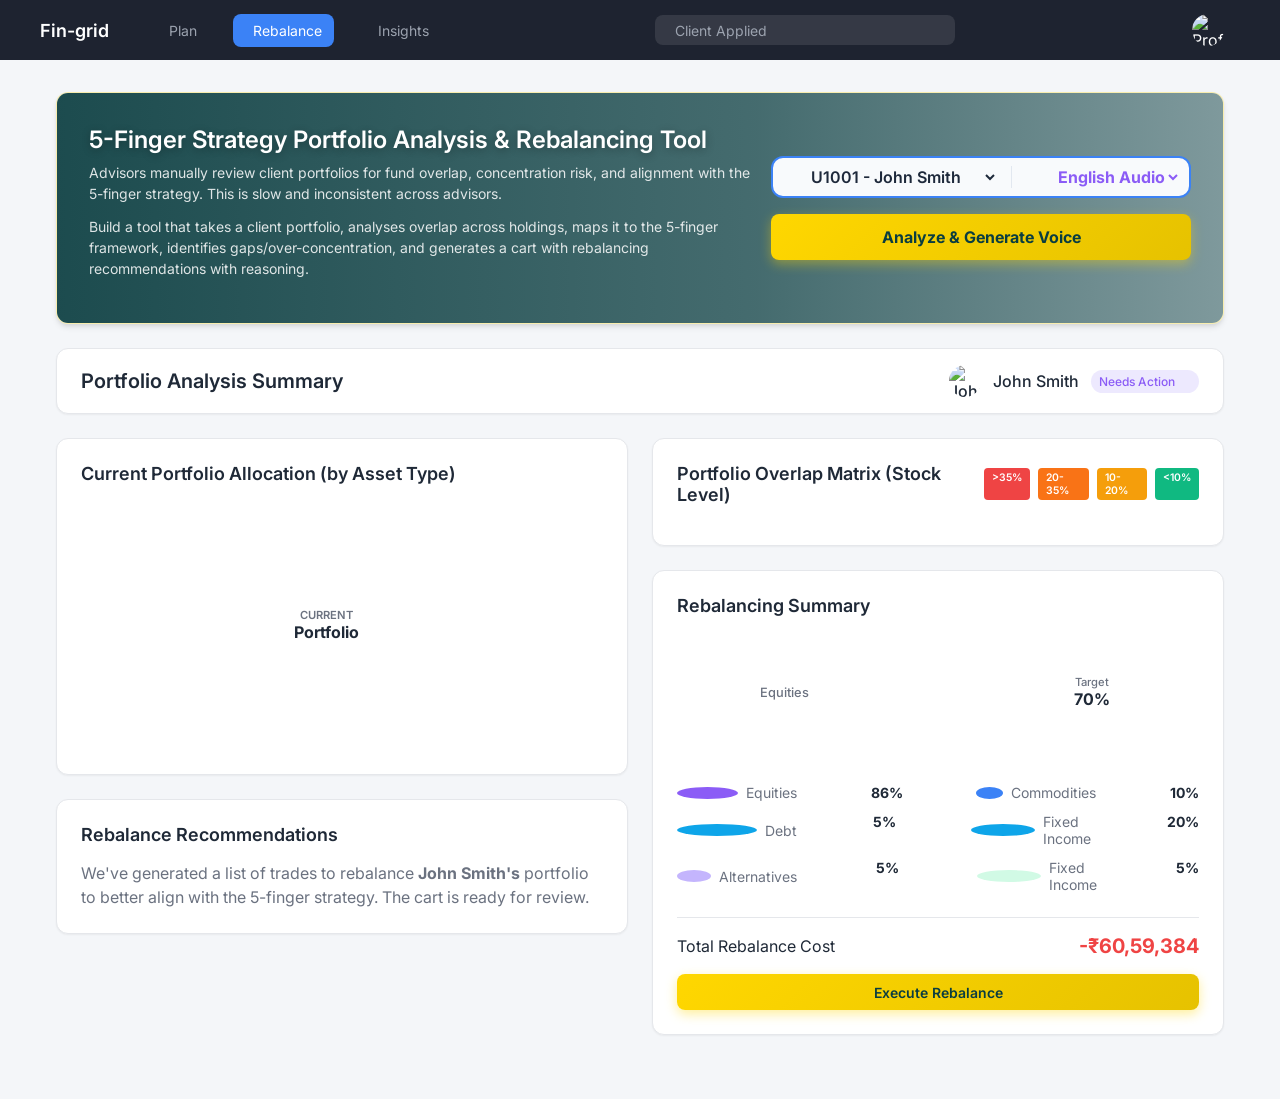
==== commit bcd432ca: "Merge remote-tracking branch 'refs/remotes/origin/local' into local" ====
--- a/src/main/resources/static/index.html
+++ b/src/main/resources/static/index.html
@@ -1,20 +1,18 @@
 <!DOCTYPE html>
 <html lang="en">
-
 <head>
     <meta charset="UTF-8">
     <meta name="viewport" content="width=device-width, initial-scale=1.0">
-    <title>Rebalance - Fin-grid</title>
-    <link href="https://fonts.googleapis.com/css2?family=Inter:wght@400;500;600;700;800&display=swap" rel="stylesheet">
-    <link rel="stylesheet" href="css/style.css?v=1.2">
-    <link rel="stylesheet" href="css/rebalance.css?v=1.2">
+    <title>5-Finger Strategy Portfolio Analysis & Rebalancing Tool</title>
+    <link href="https://fonts.googleapis.com/css2?family=Inter:wght@400;500;600;700&display=swap" rel="stylesheet">
+    <link rel="stylesheet" href="css/style.css?v=1.1">
     <!-- Chart.js for donut charts -->
     <script src="https://cdn.jsdelivr.net/npm/chart.js"></script>
     <!-- Lucide icons -->
     <script src="https://unpkg.com/lucide@latest"></script>
-    <script src="js/app.js?v=1.2"></script>
+    <!-- Cache-busting app.js -->
+    <script src="js/app.js?v=1.1"></script>
 </head>
-
 <body>
     <nav class="top-nav">
         <div class="nav-left">
@@ -41,18 +39,19 @@
         </div>
     </nav>
 
-    <main class="rebalance-page">
+    <main class="dashboard">
         <!-- Header Banner -->
-        <section class="reb-header-banner">
-            <div class="reb-banner-content">
+        <section class="banner-card">
+            <div class="banner-content">
                 <h1>5-Finger Strategy Portfolio Analysis & Rebalancing Tool</h1>
+                <p>Advisors manually review client portfolios for fund overlap, concentration risk, and alignment with the 5-finger strategy. This is slow and inconsistent across advisors.</p>
                 <p>Build a tool that takes a client portfolio, analyses overlap across holdings, maps it to the 5-finger framework, identifies gaps/over-concentration, and generates a cart with rebalancing recommendations with reasoning.</p>
             </div>
-            <div class="reb-banner-controls">
-                <div class="client-selector">
-                    <div class="selector-group">
-                        <i data-lucide="user" class="selector-icon"></i>
-                        <select id="clientSelect" class="client-select">
+            <div class="banner-action">
+                <div class="client-selector" style="display: flex; gap: 0.5rem; background: #f8fafc; padding: 0.5rem; border-radius: 12px; border: 2px solid #3b82f6;">
+                    <div style="display: flex; align-items: center; gap: 0.5rem; border-right: 1px solid #e2e8f0; padding-right: 0.8rem;">
+                        <i data-lucide="user" style="color: #3b82f6; width: 18px;"></i>
+                        <select id="clientSelect" style="border: none; outline: none; font-size: 1rem; font-weight: 600; color: #1e293b; background: transparent;">
                             <option value="U1001">U1001 - John Smith</option>
                             <option value="U1002">U1002 - Emma Davis</option>
                             <option value="U1003">U1003 - Michael Chen</option>
@@ -60,211 +59,160 @@
                             <option value="U1005">U1005 - Liam Wilson</option>
                         </select>
                     </div>
-                    <div class="divider"></div>
-                    <div class="selector-group">
-                        <i data-lucide="languages" class="selector-icon purple"></i>
-                        <select id="languageSelectTop" class="language-select">
-                            <option value="English">English</option>
+                    <div style="display: flex; align-items: center; gap: 0.5rem; padding-left: 0.5rem;">
+                        <i data-lucide="languages" style="color: #8b5cf6; width: 18px;"></i>
+                        <select id="languageSelectTop" style="border: none; outline: none; font-size: 1rem; font-weight: 700; color: #8b5cf6; background: transparent; cursor: pointer;">
+                            <option value="English">English Audio</option>
                             <option value="Tamil">Tamil (தமிழ்)</option>
                             <option value="Hindi">Hindi (हिन्दी)</option>
                         </select>
                     </div>
                 </div>
-                <button id="analyzeBtn" class="reb-analyze-btn" onclick="window.analyzePortfolio()">
-                    <i data-lucide="sparkles"></i>
-                    Analyze & Generate Voice
-                </button>
+                <button id="analyzeBtn" class="btn-primary" onclick="window.analyzePortfolio()" style="padding: 0.8rem 2rem; font-size: 1rem; font-weight: 700;">Analyze & Generate Voice</button>
             </div>
         </section>
 
-        <!-- Summary Stats Bar -->
-        <section class="reb-summary-bar" id="portfolioScores" style="display: none;">
-            <div class="reb-summary-item">
-                <span class="reb-summary-label">Overlap Score</span>
-                <div class="reb-score-comparison">
-                    <span class="score-before" id="beforeOverlap">42%</span>
-                    <i data-lucide="arrow-right" class="score-arrow"></i>
-                    <span class="score-after" id="afterOverlap">18%</span>
-                </div>
-            </div>
-            <div class="reb-summary-divider"></div>
-            <div class="reb-summary-item">
-                <span class="reb-summary-label">Diversification</span>
-                <div class="reb-score-comparison">
-                    <span class="score-before" id="beforeDiversification">58</span>
-                    <i data-lucide="arrow-right" class="score-arrow"></i>
-                    <span class="score-after" id="afterDiversification">84</span>
+        <!-- Summary Bar -->
+        <section class="summary-bar">
+            <h2>Portfolio Analysis Summary</h2>
+            <div class="user-chip">
+                <img src="https://ui-avatars.com/api/?name=John+Smith" alt="John Smith">
+                <span>John Smith</span>
+                <span class="badge-purple">Needs Action <i data-lucide="heart"></i></span>
+            </div>
+            <div id="portfolioScores" class="portfolio-scores-summary" style="display: none; margin-left: auto; gap: 2rem; align-items: center;">
+                <div class="score-item">
+                    <span class="score-label">Overlap Score:</span>
+                    <span id="beforeOverlap" class="score-val before">42%</span>
+                    <i data-lucide="arrow-right" class="arrow-small"></i>
+                    <span id="afterOverlap" class="score-val after">18%</span>
+                </div>
+                <div class="score-item">
+                    <span class="score-label">Diversification:</span>
+                    <span id="beforeDiversification" class="score-val before">58</span>
+                    <i data-lucide="arrow-right" class="arrow-small"></i>
+                    <span id="afterDiversification" class="score-val after">84</span>
+                </div>
+            </div>
+
+            <div id="performanceMetrics" class="performance-metrics" style="display: none; margin-left: 2rem; gap: 1.5rem; align-items: center; border-left: 1px solid var(--border-color); padding-left: 1.5rem;">
+                <div class="perf-item">
+                    <span class="perf-label">Invested</span>
+                    <span id="investedAmount" class="perf-val">₹0</span>
+                </div>
+                <div class="perf-item">
+                    <span class="perf-label">Current</span>
+                    <span id="currentValue" class="perf-val">₹0</span>
+                </div>
+                <div class="perf-item">
+                    <span class="perf-label">Gain</span>
+                    <div style="display: flex; align-items: center;">
+                        <span id="gainVal" class="perf-val">₹0</span>
+                        <span id="gainPercent" class="perf-badge">0%</span>
+                    </div>
                 </div>
             </div>
         </section>
 
-        <div class="reb-grid">
+        <div class="dashboard-grid">
             <!-- Left Column -->
-            <div class="reb-col-left">
-                <!-- AI Voice Insights Card -->
-                <div class="reb-card reb-ai-card" id="aiAudioCard" style="display: none;">
-                    <div class="reb-card-header">
-                        <h3><i data-lucide="mic" class="icon-purple"></i> AI Voice Insights</h3>
-                    </div>
-                    <div class="reb-ai-modes">
-                        <button onclick="playAudio('quick')" class="reb-ai-btn">
-                            <i data-lucide="play-circle"></i>
-                            <span>Quick</span>
-                            <span class="ai-duration">2 min</span>
+            <div class="col-left">
+                <!-- Current Allocation Pie Chart -->
+                <div class="card allocation-pie-card">
+                    <h3>Current Portfolio Allocation (by Asset Type)</h3>
+                    <div style="display: flex; align-items: center; justify-content: center; min-height: 250px;">
+                        <div style="width: 200px; height: 200px; position: relative;">
+                            <canvas id="allocationPieChart"></canvas>
+                            <div style="position: absolute; top: 50%; left: 50%; transform: translate(-50%, -50%); text-align: center; pointer-events: none;">
+                                <div style="font-size: 0.7rem; color: var(--text-muted); text-transform: uppercase; font-weight: 600;">Current</div>
+                                <div style="font-size: 1rem; color: var(--text-main); font-weight: 700;">Portfolio</div>
+                            </div>
+                        </div>
+                        <div id="pieLegend" style="margin-left: 2rem; display: flex; flex-direction: column; gap: 0.5rem;">
+                            <!-- Legend items will be added here by JS -->
+                        </div>
+                    </div>
+                </div>
+
+                <!-- AI Audio Insights -->
+                <div class="card ai-audio-card" id="aiAudioCard" style="display: none;">
+                    <div style="display: flex; justify-content: space-between; align-items: center; margin-bottom: 1rem;">
+                        <h3 style="margin: 0;"><i data-lucide="mic" style="color: var(--purple);"></i> AI Audio Insights</h3>
+                    </div>
+                    <div class="audio-modes">
+                        <div class="audio-mode-item">
+                            <button onclick="playAudio('quick')" class="btn-audio"><i data-lucide="play-circle"></i> Quick</button>
+                            <span class="mode-desc">2 min • Critical action</span>
+                        </div>
+                        <div class="audio-mode-item">
+                            <button onclick="playAudio('detailed')" class="btn-audio"><i data-lucide="play-circle"></i> Detailed</button>
+                            <span class="mode-desc">10 min • Explanation</span>
+                        </div>
+                        <div class="audio-mode-item">
+                            <button onclick="playAudio('advisor')" class="btn-audio"><i data-lucide="play-circle"></i> Advisor</button>
+                            <span class="mode-desc">15 min • Full strategy</span>
+                        </div>
+                    </div>
+                    <div class="audio-controls" style="margin-top: 1rem; border-top: 1px solid #f1f5f9; padding-top: 1rem; display: flex; flex-direction: column; align-items: center; gap: 1rem;">
+                        <button onclick="stopAudio()" class="btn-audio btn-stop" style="background: #fee2e2; color: #ef4444; border: 1px solid #fecaca; width: 100%;">
+                            <i data-lucide="square"></i> Stop Briefing
                         </button>
-                        <button onclick="playAudio('detailed')" class="reb-ai-btn">
-                            <i data-lucide="play-circle"></i>
-                            <span>Detailed</span>
-                            <span class="ai-duration">10 min</span>
-                        </button>
-                        <button onclick="playAudio('advisor')" class="reb-ai-btn">
-                            <i data-lucide="play-circle"></i>
-                            <span>Advisor</span>
-                            <span class="ai-duration">15 min</span>
-                        </button>
-                    </div>
-                    <button onclick="stopAudio()" class="reb-stop-btn">
-                        <i data-lucide="square"></i>
-                        Stop Briefing
-                    </button>
-                </div>
-
-                <!-- Current Allocation Card -->
-                <div class="reb-card reb-allocation-card">
-                    <div class="reb-card-header">
-                        <h3>Current Portfolio Allocation</h3>
-                        <span class="reb-card-badge">by Asset Type</span>
-                    </div>
-                    <div class="reb-chart-container">
-                        <div class="reb-donut-wrapper">
-                            <canvas id="allocationPieChart"></canvas>
-                            <div class="reb-donut-center">
-                                <span class="donut-label">Current</span>
-                                <span class="donut-value">Portfolio</span>
-                            </div>
-                        </div>
-                        <div id="pieLegend" class="reb-legend">
-                            <!-- Legend items populated by JS -->
-                        </div>
-                    </div>
-                </div>
-
-                <!-- Optimization Plan Card -->
-                <div class="reb-card reb-optimization-card" id="optimizationPlanCard" style="display: none;">
-                    <div class="reb-card-header">
-                        <h3><i data-lucide="zap" class="icon-orange"></i> AI Optimized Rebalancing Plan</h3>
-                    </div>
-                    <p class="reb-card-subtitle">Found weights that minimize Total Cost (Overlap + Concentration + Strategy Gaps)</p>
-                    <div id="optimizationActions" class="reb-optimization-list">
+                        
+                        <div style="width: 100%; margin-top: 0.5rem; padding: 1rem; background: #f8fafc; border-radius: 8px; border: 1px dashed #cbd5e1;">
+                            <div style="font-size: 0.85rem; font-weight: 700; color: var(--text-main); margin-bottom: 0.5rem; display: flex; align-items: center; gap: 0.5rem;">
+                                <i data-lucide="mail" style="width: 16px; color: #3b82f6;"></i> Share Report to Email
+                            </div>
+                            <div style="display: flex; flex-direction: column; gap: 0.5rem;">
+                                <div style="display: flex; gap: 0.5rem;">
+                                    <input type="email" id="shareEmailInput" placeholder="Enter recipient email" style="flex: 1; padding: 0.5rem; border-radius: 6px; border: 1px solid #e2e8f0; font-size: 0.85rem;">
+                                    <select id="shareEmailMode" style="padding: 0.5rem; border-radius: 6px; border: 1px solid #e2e8f0; font-size: 0.85rem; background: white; color: #475569;">
+                                        <option value="quick">Quick Insight</option>
+                                        <option value="detailed">Detailed Insight</option>
+                                        <option value="advisor">Advisor Insight</option>
+                                    </select>
+                                </div>
+                                <button onclick="shareViaEmail()" id="shareEmailBtn" class="btn-primary" style="padding: 0.5rem 1rem; font-size: 0.85rem; background: #3b82f6; width: 100%;">Send Consolidated Report</button>
+                            </div>
+                            <div id="shareEmailStatus" style="font-size: 0.75rem; margin-top: 0.5rem; display: none;"></div>
+                        </div>
+                    </div>
+                </div>
+
+                <!-- Rebalance Recommendations Text -->
+                <div class="card recommendations-text">
+                    <h3>Rebalance Recommendations</h3>
+                    <p>We've generated a list of trades to rebalance <strong>John Smith's</strong> portfolio to better align with the 5-finger strategy. The cart is ready for review.</p>
+                </div>
+
+                <!-- Optimized Rebalancing Plan (NEW) -->
+                <div class="card optimization-card" id="optimizationPlanCard" style="display: none;">
+                    <h3><i data-lucide="zap" style="color: #f59e0b;"></i> AI Optimized Rebalancing Plan</h3>
+                    <p class="card-subtitle">Found weights that minimize Total Cost (Overlap + Concentration + Strategy Gaps)</p>
+                    <div id="optimizationActions" class="optimization-actions-list">
                         <!-- Populated by JS -->
                     </div>
                 </div>
+
             </div>
 
             <!-- Right Column -->
-            <div class="reb-col-right">
-                <!-- Portfolio Analysis Card -->
-                <div class="reb-card reb-analysis-card">
-                    <div class="reb-card-header">
-                        <h3><i data-lucide="bar-chart-3" class="icon-blue"></i> Portfolio Analysis</h3>
-                    </div>
-
-                    <!-- Before/After Charts -->
-                    <div class="reb-before-after">
-                        <div class="reb-ba-item">
-                            <div class="reb-ba-chart">
-                                <canvas id="currentChart"></canvas>
-                                <div class="reb-ba-center">
-                                    <span class="ba-label">Equities</span>
-                                </div>
-                            </div>
-                            <span class="ba-title">Current</span>
-                        </div>
-                        <i data-lucide="arrow-right" class="ba-arrow"></i>
-                        <div class="reb-ba-item">
-                            <div class="reb-ba-chart">
-                                <canvas id="targetChart"></canvas>
-                                <div class="reb-ba-center">
-                                    <span class="ba-label">Target</span>
-                                    <span class="ba-value">70%</span>
-                                </div>
-                            </div>
-                            <span class="ba-title">Target</span>
-                        </div>
-                    </div>
-
-                    <!-- Stats Grid -->
-                    <div class="reb-stats-grid">
-                        <div class="reb-stat-item">
-                            <span class="reb-stat-dot purple"></span>
-                            <span class="reb-stat-label">Equities</span>
-                            <span class="reb-stat-value" id="statEquities">86%</span>
-                        </div>
-                        <div class="reb-stat-item">
-                            <span class="reb-stat-dot blue"></span>
-                            <span class="reb-stat-label">Commodities</span>
-                            <span class="reb-stat-value" id="statCommodities">10%</span>
-                        </div>
-                        <div class="reb-stat-item">
-                            <span class="reb-stat-dot light-blue"></span>
-                            <span class="reb-stat-label">Debt</span>
-                            <span class="reb-stat-value" id="statDebt">5%</span>
-                        </div>
-                        <div class="reb-stat-item">
-                            <span class="reb-stat-dot green"></span>
-                            <span class="reb-stat-label">Fixed Income</span>
-                            <span class="reb-stat-value" id="statFixedIncome">20%</span>
-                        </div>
-                    </div>
-                </div>
-
-                <!-- Rebalance Recommendations Table -->
-                <div class="reb-card reb-recommendations-card">
-                    <div class="reb-card-header">
-                        <h3><i data-lucide="list-checks" class="icon-green"></i> Rebalance Recommendations</h3>
-                        <span class="reb-client-badge" id="recClientName">John Smith</span>
-                    </div>
-                    <div class="reb-table-wrapper">
-                        <table class="reb-table">
-                            <thead>
-                                <tr>
-                                    <th>Action</th>
-                                    <th>Stock/Fund</th>
-                                    <th>Current</th>
-                                    <th>Target</th>
-                                    <th>Units</th>
-                                    <th>Amount</th>
-                                </tr>
-                            </thead>
-                            <tbody id="recommendationsTableBody">
-                                <!-- Populated by JS -->
-                            </tbody>
-                        </table>
-                    </div>
-                    <div class="reb-table-footer">
-                        <button class="reb-execute-btn" onclick="alert('Execute Rebalance clicked!')">
-                            <i data-lucide="zap"></i>
-                            Execute Rebalance
-                        </button>
-                    </div>
-                </div>
-
-                <!-- Overlap Matrix -->
-                <div class="reb-card reb-matrix-card">
-                    <div class="reb-card-header">
-                        <h3><i data-lucide="grid-3x3" class="icon-red"></i> Portfolio Overlap Matrix</h3>
-                        <div class="reb-matrix-legend">
-                            <span class="matrix-legend-item red">&gt;35%</span>
-                            <span class="matrix-legend-item orange">20-35%</span>
-                            <span class="matrix-legend-item yellow">10-20%</span>
-                            <span class="matrix-legend-item green">&lt;10%</span>
-                        </div>
-                    </div>
-                    <div class="reb-matrix-wrapper">
-                        <table class="reb-matrix-table">
+            <div class="col-right">
+                <!-- Matrix -->
+                <div class="card matrix-card">
+                    <div style="display: flex; justify-content: space-between; align-items: center; margin-bottom: 1rem;">
+                        <h3 style="margin: 0;">Portfolio Overlap Matrix (Stock Level)</h3>
+                        <div class="matrix-legend">
+                            <span class="legend-chip red">>35%</span>
+                            <span class="legend-chip orange">20-35%</span>
+                            <span class="legend-chip yellow">10-20%</span>
+                            <span class="legend-chip green"><10%</span>
+                        </div>
+                    </div>
+                    <div class="matrix-table-wrapper">
+                        <table class="matrix-table">
                             <thead>
                                 <tr id="matrixHeaderRow">
-                                    <!-- Dynamic headers -->
+                                    <!-- Dynamic headers (Sr, Investment, 1, 2, 3...) -->
                                 </tr>
                             </thead>
                             <tbody id="matrixTableBody">
@@ -273,6 +221,56 @@
                         </table>
                     </div>
                 </div>
+
+
+                <!-- Portfolio Insights & Flags -->
+                <div class="card flags-card" id="flagsCard" style="display: none; border-left: 4px solid var(--red);">
+                    <h3><i data-lucide="alert-triangle" style="color: var(--red);"></i> Critical Insights & Risk Flags</h3>
+                    <div id="flagsList" class="flags-list">
+                        <!-- Populated by JS -->
+                    </div>
+                </div>
+
+                <!-- Rebalancing Summary -->
+                <div class="card rebalance-summary">
+                    <h3>Rebalancing Summary</h3>
+                    <div class="summary-charts">
+                        <div class="chart-wrapper" style="position: relative; width: 120px; height: 120px;">
+                            <canvas id="currentChart"></canvas>
+                            <div style="position: absolute; top: 50%; left: 50%; transform: translate(-50%, -50%); text-align: center; pointer-events: none;">
+                                <div style="font-size: 0.8rem; color: var(--text-muted); font-weight: 500;">Equities</div>
+                            </div>
+                        </div>
+                        <i data-lucide="arrow-right" class="arrow" style="color: var(--text-muted);"></i>
+                        <div class="chart-wrapper" style="position: relative; width: 120px; height: 120px;">
+                            <canvas id="targetChart"></canvas>
+                            <div style="position: absolute; top: 50%; left: 50%; transform: translate(-50%, -50%); text-align: center; pointer-events: none;">
+                                <div style="font-size: 0.7rem; color: var(--text-muted); font-weight: 500;">Target</div>
+                                <div style="font-size: 1rem; color: var(--text-main); font-weight: 700;">70%</div>
+                            </div>
+                        </div>
+                    </div>
+                    <div class="summary-stats">
+                        <div class="stat-row">
+                            <span><span class="dot purple"></span> Equities</span> <strong>86%</strong>
+                            <span><span class="dot blue"></span> Commodities</span> <strong>10%</strong>
+                        </div>
+                        <div class="stat-row">
+                            <span><span class="dot light-blue"></span> Debt</span> <strong>5%</strong>
+                            <span><span class="dot light-blue"></span> Fixed Income</span> <strong>20%</strong>
+                        </div>
+                        <div class="stat-row">
+                            <span><span class="dot purple-light"></span> Alternatives</span> <strong>5%</strong>
+                            <span><span class="dot green-light"></span> Fixed Income</span> <strong>5%</strong>
+                        </div>
+                    </div>
+                    <div class="total-cost">
+                        <span>Total Rebalance Cost</span>
+                        <strong class="negative">-₹60,59,384</strong>
+                    </div>
+                    <button class="btn-primary full-width" onclick="alert('Execute Rebalance clicked!')">Execute Rebalance</button>
+                </div>
+
             </div>
         </div>
     </main>
@@ -282,5 +280,4 @@
         lucide.createIcons();
     </script>
 </body>
-
 </html>
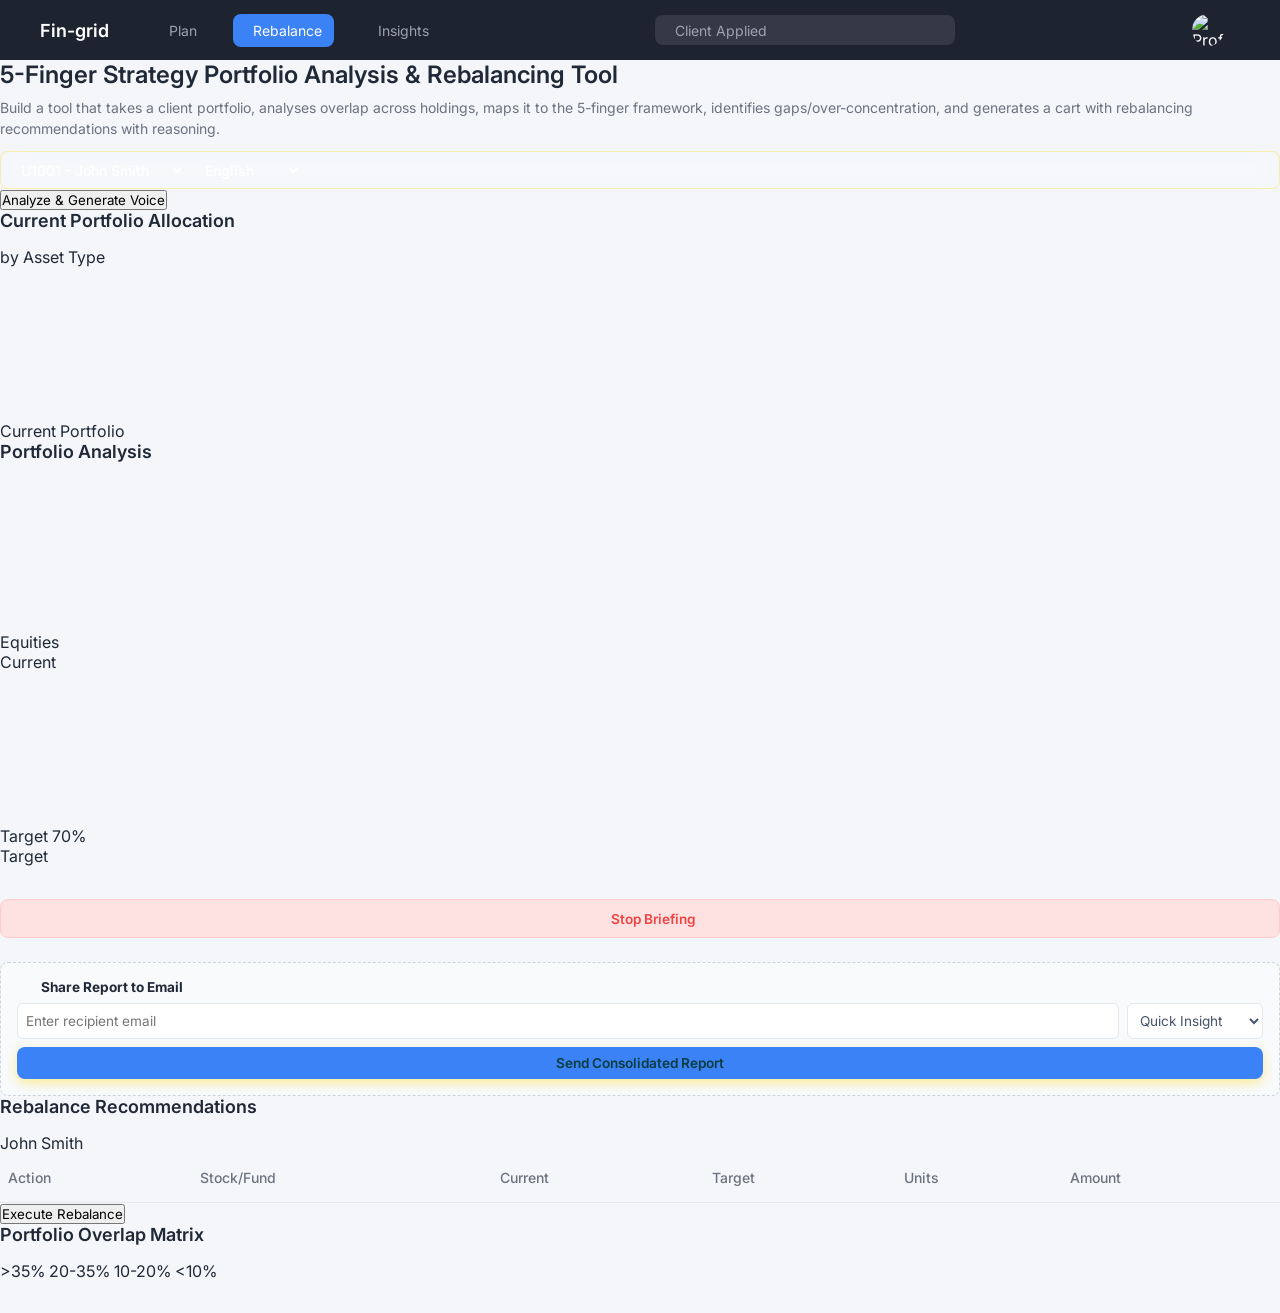
==== commit 2d451d37: "Merge branch 'local' into demo-branch" ====
--- a/src/main/resources/static/index.html
+++ b/src/main/resources/static/index.html
@@ -1,18 +1,20 @@
 <!DOCTYPE html>
 <html lang="en">
+
 <head>
     <meta charset="UTF-8">
     <meta name="viewport" content="width=device-width, initial-scale=1.0">
-    <title>5-Finger Strategy Portfolio Analysis & Rebalancing Tool</title>
-    <link href="https://fonts.googleapis.com/css2?family=Inter:wght@400;500;600;700&display=swap" rel="stylesheet">
-    <link rel="stylesheet" href="css/style.css?v=1.1">
+    <title>Rebalance - Fin-grid</title>
+    <link href="https://fonts.googleapis.com/css2?family=Inter:wght@400;500;600;700;800&display=swap" rel="stylesheet">
+    <link rel="stylesheet" href="css/style.css?v=1.3">
+    <link rel="stylesheet" href="css/rebalance.css?v=1.2">
     <!-- Chart.js for donut charts -->
     <script src="https://cdn.jsdelivr.net/npm/chart.js"></script>
     <!-- Lucide icons -->
     <script src="https://unpkg.com/lucide@latest"></script>
-    <!-- Cache-busting app.js -->
-    <script src="js/app.js?v=1.1"></script>
+    <script src="js/app.js?v=1.3"></script>
 </head>
+
 <body>
     <nav class="top-nav">
         <div class="nav-left">
@@ -39,19 +41,20 @@
         </div>
     </nav>
 
-    <main class="dashboard">
+    <main class="rebalance-page">
         <!-- Header Banner -->
-        <section class="banner-card">
-            <div class="banner-content">
+        <section class="reb-header-banner">
+            <div class="reb-banner-content">
                 <h1>5-Finger Strategy Portfolio Analysis & Rebalancing Tool</h1>
-                <p>Advisors manually review client portfolios for fund overlap, concentration risk, and alignment with the 5-finger strategy. This is slow and inconsistent across advisors.</p>
-                <p>Build a tool that takes a client portfolio, analyses overlap across holdings, maps it to the 5-finger framework, identifies gaps/over-concentration, and generates a cart with rebalancing recommendations with reasoning.</p>
-            </div>
-            <div class="banner-action">
-                <div class="client-selector" style="display: flex; gap: 0.5rem; background: #f8fafc; padding: 0.5rem; border-radius: 12px; border: 2px solid #3b82f6;">
-                    <div style="display: flex; align-items: center; gap: 0.5rem; border-right: 1px solid #e2e8f0; padding-right: 0.8rem;">
-                        <i data-lucide="user" style="color: #3b82f6; width: 18px;"></i>
-                        <select id="clientSelect" style="border: none; outline: none; font-size: 1rem; font-weight: 600; color: #1e293b; background: transparent;">
+                <p>Build a tool that takes a client portfolio, analyses overlap across holdings, maps it to the 5-finger
+                    framework, identifies gaps/over-concentration, and generates a cart with rebalancing recommendations
+                    with reasoning.</p>
+            </div>
+            <div class="reb-banner-controls">
+                <div class="client-selector">
+                    <div class="selector-group">
+                        <i data-lucide="user" class="selector-icon"></i>
+                        <select id="clientSelect" class="client-select">
                             <option value="U1001">U1001 - John Smith</option>
                             <option value="U1002">U1002 - Emma Davis</option>
                             <option value="U1003">U1003 - Michael Chen</option>
@@ -59,160 +62,220 @@
                             <option value="U1005">U1005 - Liam Wilson</option>
                         </select>
                     </div>
-                    <div style="display: flex; align-items: center; gap: 0.5rem; padding-left: 0.5rem;">
-                        <i data-lucide="languages" style="color: #8b5cf6; width: 18px;"></i>
-                        <select id="languageSelectTop" style="border: none; outline: none; font-size: 1rem; font-weight: 700; color: #8b5cf6; background: transparent; cursor: pointer;">
-                            <option value="English">English Audio</option>
+                    <div class="divider"></div>
+                    <div class="selector-group">
+                        <i data-lucide="languages" class="selector-icon purple"></i>
+                        <select id="languageSelectTop" class="language-select">
+                            <option value="English">English</option>
                             <option value="Tamil">Tamil (தமிழ்)</option>
                             <option value="Hindi">Hindi (हिन्दी)</option>
                         </select>
                     </div>
                 </div>
-                <button id="analyzeBtn" class="btn-primary" onclick="window.analyzePortfolio()" style="padding: 0.8rem 2rem; font-size: 1rem; font-weight: 700;">Analyze & Generate Voice</button>
+                <button id="analyzeBtn" class="reb-analyze-btn" onclick="window.analyzePortfolio()">
+                    <i data-lucide="sparkles"></i>
+                    Analyze & Generate Voice
+                </button>
             </div>
         </section>
 
-        <!-- Summary Bar -->
-        <section class="summary-bar">
-            <h2>Portfolio Analysis Summary</h2>
-            <div class="user-chip">
-                <img src="https://ui-avatars.com/api/?name=John+Smith" alt="John Smith">
-                <span>John Smith</span>
-                <span class="badge-purple">Needs Action <i data-lucide="heart"></i></span>
-            </div>
-            <div id="portfolioScores" class="portfolio-scores-summary" style="display: none; margin-left: auto; gap: 2rem; align-items: center;">
-                <div class="score-item">
-                    <span class="score-label">Overlap Score:</span>
-                    <span id="beforeOverlap" class="score-val before">42%</span>
-                    <i data-lucide="arrow-right" class="arrow-small"></i>
-                    <span id="afterOverlap" class="score-val after">18%</span>
-                </div>
-                <div class="score-item">
-                    <span class="score-label">Diversification:</span>
-                    <span id="beforeDiversification" class="score-val before">58</span>
-                    <i data-lucide="arrow-right" class="arrow-small"></i>
-                    <span id="afterDiversification" class="score-val after">84</span>
-                </div>
-            </div>
-
-            <div id="performanceMetrics" class="performance-metrics" style="display: none; margin-left: 2rem; gap: 1.5rem; align-items: center; border-left: 1px solid var(--border-color); padding-left: 1.5rem;">
-                <div class="perf-item">
-                    <span class="perf-label">Invested</span>
-                    <span id="investedAmount" class="perf-val">₹0</span>
-                </div>
-                <div class="perf-item">
-                    <span class="perf-label">Current</span>
-                    <span id="currentValue" class="perf-val">₹0</span>
-                </div>
-                <div class="perf-item">
-                    <span class="perf-label">Gain</span>
-                    <div style="display: flex; align-items: center;">
-                        <span id="gainVal" class="perf-val">₹0</span>
-                        <span id="gainPercent" class="perf-badge">0%</span>
-                    </div>
+        <!-- Summary Stats Bar -->
+        <section class="reb-summary-bar" id="portfolioScores" style="display: none;">
+            <div class="reb-summary-item">
+                <span class="reb-summary-label">Overlap Score</span>
+                <div class="reb-score-comparison">
+                    <span class="score-before" id="beforeOverlap">42%</span>
+                    <i data-lucide="arrow-right" class="score-arrow"></i>
+                    <span class="score-after" id="afterOverlap">18%</span>
+                </div>
+            </div>
+            <div class="reb-summary-divider"></div>
+            <div class="reb-summary-item">
+                <span class="reb-summary-label">Diversification</span>
+                <div class="reb-score-comparison">
+                    <span class="score-before" id="beforeDiversification">58</span>
+                    <i data-lucide="arrow-right" class="score-arrow"></i>
+                    <span class="score-after" id="afterDiversification">84</span>
                 </div>
             </div>
         </section>
 
-        <div class="dashboard-grid">
+        <div class="reb-grid">
             <!-- Left Column -->
-            <div class="col-left">
-                <!-- Current Allocation Pie Chart -->
-                <div class="card allocation-pie-card">
-                    <h3>Current Portfolio Allocation (by Asset Type)</h3>
-                    <div style="display: flex; align-items: center; justify-content: center; min-height: 250px;">
-                        <div style="width: 200px; height: 200px; position: relative;">
+            <div class="reb-col-left">
+                <!-- AI Voice Insights Card -->
+                <div class="reb-card reb-ai-card" id="aiAudioCard" style="display: none;">
+                    <div class="reb-card-header">
+                        <h3><i data-lucide="mic" class="icon-purple"></i> AI Voice Insights</h3>
+                    </div>
+                    <div class="reb-ai-modes">
+                        <button onclick="playAudio('quick')" class="reb-ai-btn">
+                            <i data-lucide="play-circle"></i>
+                            <span>Quick</span>
+                            <span class="ai-duration">2 min</span>
+                        </button>
+                        <button onclick="playAudio('detailed')" class="reb-ai-btn">
+                            <i data-lucide="play-circle"></i>
+                            <span>Detailed</span>
+                            <span class="ai-duration">10 min</span>
+                        </button>
+                        <button onclick="playAudio('advisor')" class="reb-ai-btn">
+                            <i data-lucide="play-circle"></i>
+                            <span>Advisor</span>
+                            <span class="ai-duration">15 min</span>
+                        </button>
+                    </div>
+                    <button onclick="stopAudio()" class="reb-stop-btn">
+                        <i data-lucide="square"></i>
+                        Stop Briefing
+                    </button>
+                </div>
+
+                <!-- Current Allocation Card -->
+                <div class="reb-card reb-allocation-card">
+                    <div class="reb-card-header">
+                        <h3>Current Portfolio Allocation</h3>
+                        <span class="reb-card-badge">by Asset Type</span>
+                    </div>
+                    <div class="reb-chart-container">
+                        <div class="reb-donut-wrapper">
                             <canvas id="allocationPieChart"></canvas>
-                            <div style="position: absolute; top: 50%; left: 50%; transform: translate(-50%, -50%); text-align: center; pointer-events: none;">
-                                <div style="font-size: 0.7rem; color: var(--text-muted); text-transform: uppercase; font-weight: 600;">Current</div>
-                                <div style="font-size: 1rem; color: var(--text-main); font-weight: 700;">Portfolio</div>
-                            </div>
-                        </div>
-                        <div id="pieLegend" style="margin-left: 2rem; display: flex; flex-direction: column; gap: 0.5rem;">
-                            <!-- Legend items will be added here by JS -->
-                        </div>
-                    </div>
-                </div>
-
-                <!-- AI Audio Insights -->
-                <div class="card ai-audio-card" id="aiAudioCard" style="display: none;">
-                    <div style="display: flex; justify-content: space-between; align-items: center; margin-bottom: 1rem;">
-                        <h3 style="margin: 0;"><i data-lucide="mic" style="color: var(--purple);"></i> AI Audio Insights</h3>
-                    </div>
-                    <div class="audio-modes">
-                        <div class="audio-mode-item">
-                            <button onclick="playAudio('quick')" class="btn-audio"><i data-lucide="play-circle"></i> Quick</button>
-                            <span class="mode-desc">2 min • Critical action</span>
-                        </div>
-                        <div class="audio-mode-item">
-                            <button onclick="playAudio('detailed')" class="btn-audio"><i data-lucide="play-circle"></i> Detailed</button>
-                            <span class="mode-desc">10 min • Explanation</span>
-                        </div>
-                        <div class="audio-mode-item">
-                            <button onclick="playAudio('advisor')" class="btn-audio"><i data-lucide="play-circle"></i> Advisor</button>
-                            <span class="mode-desc">15 min • Full strategy</span>
-                        </div>
-                    </div>
-                    <div class="audio-controls" style="margin-top: 1rem; border-top: 1px solid #f1f5f9; padding-top: 1rem; display: flex; flex-direction: column; align-items: center; gap: 1rem;">
-                        <button onclick="stopAudio()" class="btn-audio btn-stop" style="background: #fee2e2; color: #ef4444; border: 1px solid #fecaca; width: 100%;">
+                            <div class="reb-donut-center">
+                                <span class="donut-label">Current</span>
+                                <span class="donut-value">Portfolio</span>
+                            </div>
+                        </div>
+                        <div id="pieLegend" class="reb-legend">
+                            <!-- Legend items populated by JS -->
+                        </div>
+                    </div>
+                </div>
+
+                <!-- Optimization Plan Card -->
+                <div class="reb-card reb-optimization-card" id="optimizationPlanCard" style="display: none;">
+                    <div class="reb-card-header">
+                        <h3><i data-lucide="zap" class="icon-orange"></i> AI Optimized Rebalancing Plan</h3>
+                    </div>
+                    <p class="reb-card-subtitle">Found weights that minimize Total Cost (Overlap + Concentration +
+                        Strategy Gaps)</p>
+                    <div id="optimizationActions" class="reb-optimization-list">
+                        <!-- Populated by JS -->
+                    </div>
+                </div>
+            </div>
+
+            <!-- Right Column -->
+            <div class="reb-col-right">
+                <!-- Portfolio Analysis Card -->
+                <div class="reb-card reb-analysis-card">
+                    <div class="reb-card-header">
+                        <h3><i data-lucide="bar-chart-3" class="icon-blue"></i> Portfolio Analysis</h3>
+                    </div>
+
+                    <!-- Before/After Charts -->
+                    <div class="reb-before-after">
+                        <div class="reb-ba-item">
+                            <div class="reb-ba-chart">
+                                <canvas id="currentChart"></canvas>
+                                <div class="reb-ba-center">
+                                    <span class="ba-label">Equities</span>
+                                </div>
+                            </div>
+                            <span class="ba-title">Current</span>
+                        </div>
+                        <i data-lucide="arrow-right" class="ba-arrow"></i>
+                        <div class="reb-ba-item">
+                            <div class="reb-ba-chart">
+                                <canvas id="targetChart"></canvas>
+                                <div class="reb-ba-center">
+                                    <span class="ba-label">Target</span>
+                                    <span class="ba-value">70%</span>
+                                </div>
+                            </div>
+                            <span class="ba-title">Target</span>
+                        </div>
+                    </div>
+                    <div class="audio-controls"
+                        style="margin-top: 1rem; border-top: 1px solid #f1f5f9; padding-top: 1rem; display: flex; flex-direction: column; align-items: center; gap: 1rem;">
+                        <button onclick="stopAudio()" class="btn-audio btn-stop"
+                            style="background: #fee2e2; color: #ef4444; border: 1px solid #fecaca; width: 100%;">
                             <i data-lucide="square"></i> Stop Briefing
                         </button>
-                        
-                        <div style="width: 100%; margin-top: 0.5rem; padding: 1rem; background: #f8fafc; border-radius: 8px; border: 1px dashed #cbd5e1;">
-                            <div style="font-size: 0.85rem; font-weight: 700; color: var(--text-main); margin-bottom: 0.5rem; display: flex; align-items: center; gap: 0.5rem;">
+
+                        <div
+                            style="width: 100%; margin-top: 0.5rem; padding: 1rem; background: #f8fafc; border-radius: 8px; border: 1px dashed #cbd5e1;">
+                            <div
+                                style="font-size: 0.85rem; font-weight: 700; color: var(--text-main); margin-bottom: 0.5rem; display: flex; align-items: center; gap: 0.5rem;">
                                 <i data-lucide="mail" style="width: 16px; color: #3b82f6;"></i> Share Report to Email
                             </div>
                             <div style="display: flex; flex-direction: column; gap: 0.5rem;">
                                 <div style="display: flex; gap: 0.5rem;">
-                                    <input type="email" id="shareEmailInput" placeholder="Enter recipient email" style="flex: 1; padding: 0.5rem; border-radius: 6px; border: 1px solid #e2e8f0; font-size: 0.85rem;">
-                                    <select id="shareEmailMode" style="padding: 0.5rem; border-radius: 6px; border: 1px solid #e2e8f0; font-size: 0.85rem; background: white; color: #475569;">
+                                    <input type="email" id="shareEmailInput" placeholder="Enter recipient email"
+                                        style="flex: 1; padding: 0.5rem; border-radius: 6px; border: 1px solid #e2e8f0; font-size: 0.85rem;">
+                                    <select id="shareEmailMode"
+                                        style="padding: 0.5rem; border-radius: 6px; border: 1px solid #e2e8f0; font-size: 0.85rem; background: white; color: #475569;">
                                         <option value="quick">Quick Insight</option>
                                         <option value="detailed">Detailed Insight</option>
                                         <option value="advisor">Advisor Insight</option>
                                     </select>
                                 </div>
-                                <button onclick="shareViaEmail()" id="shareEmailBtn" class="btn-primary" style="padding: 0.5rem 1rem; font-size: 0.85rem; background: #3b82f6; width: 100%;">Send Consolidated Report</button>
-                            </div>
-                            <div id="shareEmailStatus" style="font-size: 0.75rem; margin-top: 0.5rem; display: none;"></div>
-                        </div>
-                    </div>
-                </div>
-
-                <!-- Rebalance Recommendations Text -->
-                <div class="card recommendations-text">
-                    <h3>Rebalance Recommendations</h3>
-                    <p>We've generated a list of trades to rebalance <strong>John Smith's</strong> portfolio to better align with the 5-finger strategy. The cart is ready for review.</p>
-                </div>
-
-                <!-- Optimized Rebalancing Plan (NEW) -->
-                <div class="card optimization-card" id="optimizationPlanCard" style="display: none;">
-                    <h3><i data-lucide="zap" style="color: #f59e0b;"></i> AI Optimized Rebalancing Plan</h3>
-                    <p class="card-subtitle">Found weights that minimize Total Cost (Overlap + Concentration + Strategy Gaps)</p>
-                    <div id="optimizationActions" class="optimization-actions-list">
-                        <!-- Populated by JS -->
-                    </div>
-                </div>
-
-            </div>
-
-            <!-- Right Column -->
-            <div class="col-right">
-                <!-- Matrix -->
-                <div class="card matrix-card">
-                    <div style="display: flex; justify-content: space-between; align-items: center; margin-bottom: 1rem;">
-                        <h3 style="margin: 0;">Portfolio Overlap Matrix (Stock Level)</h3>
-                        <div class="matrix-legend">
-                            <span class="legend-chip red">>35%</span>
-                            <span class="legend-chip orange">20-35%</span>
-                            <span class="legend-chip yellow">10-20%</span>
-                            <span class="legend-chip green"><10%</span>
-                        </div>
-                    </div>
-                    <div class="matrix-table-wrapper">
-                        <table class="matrix-table">
+                                <button onclick="shareViaEmail()" id="shareEmailBtn" class="btn-primary"
+                                    style="padding: 0.5rem 1rem; font-size: 0.85rem; background: #3b82f6; width: 100%;">Send
+                                    Consolidated Report</button>
+                            </div>
+                            <div id="shareEmailStatus" style="font-size: 0.75rem; margin-top: 0.5rem; display: none;">
+                            </div>
+                        </div>
+                    </div>
+                </div>
+
+                <!-- Rebalance Recommendations Table -->
+                <div class="reb-card reb-recommendations-card">
+                    <div class="reb-card-header">
+                        <h3><i data-lucide="list-checks" class="icon-green"></i> Rebalance Recommendations</h3>
+                        <span class="reb-client-badge" id="recClientName">John Smith</span>
+                    </div>
+                    <div class="reb-table-wrapper">
+                        <table class="reb-table">
+                            <thead>
+                                <tr>
+                                    <th>Action</th>
+                                    <th>Stock/Fund</th>
+                                    <th>Current</th>
+                                    <th>Target</th>
+                                    <th>Units</th>
+                                    <th>Amount</th>
+                                </tr>
+                            </thead>
+                            <tbody id="recommendationsTableBody">
+                                <!-- Populated by JS -->
+                            </tbody>
+                        </table>
+                    </div>
+                    <div class="reb-table-footer">
+                        <button class="reb-execute-btn" onclick="alert('Execute Rebalance clicked!')">
+                            <i data-lucide="zap"></i>
+                            Execute Rebalance
+                        </button>
+                    </div>
+                </div>
+
+                <!-- Overlap Matrix -->
+                <div class="reb-card reb-matrix-card">
+                    <div class="reb-card-header">
+                        <h3><i data-lucide="grid-3x3" class="icon-red"></i> Portfolio Overlap Matrix</h3>
+                        <div class="reb-matrix-legend">
+                            <span class="matrix-legend-item red">&gt;35%</span>
+                            <span class="matrix-legend-item orange">20-35%</span>
+                            <span class="matrix-legend-item yellow">10-20%</span>
+                            <span class="matrix-legend-item green">&lt;10%</span>
+                        </div>
+                    </div>
+                    <div class="reb-matrix-wrapper">
+                        <table class="reb-matrix-table">
                             <thead>
                                 <tr id="matrixHeaderRow">
-                                    <!-- Dynamic headers (Sr, Investment, 1, 2, 3...) -->
+                                    <!-- Dynamic headers -->
                                 </tr>
                             </thead>
                             <tbody id="matrixTableBody">
@@ -221,63 +284,14 @@
                         </table>
                     </div>
                 </div>
-
-
-                <!-- Portfolio Insights & Flags -->
-                <div class="card flags-card" id="flagsCard" style="display: none; border-left: 4px solid var(--red);">
-                    <h3><i data-lucide="alert-triangle" style="color: var(--red);"></i> Critical Insights & Risk Flags</h3>
-                    <div id="flagsList" class="flags-list">
-                        <!-- Populated by JS -->
-                    </div>
-                </div>
-
-                <!-- Rebalancing Summary -->
-                <div class="card rebalance-summary">
-                    <h3>Rebalancing Summary</h3>
-                    <div class="summary-charts">
-                        <div class="chart-wrapper" style="position: relative; width: 120px; height: 120px;">
-                            <canvas id="currentChart"></canvas>
-                            <div style="position: absolute; top: 50%; left: 50%; transform: translate(-50%, -50%); text-align: center; pointer-events: none;">
-                                <div style="font-size: 0.8rem; color: var(--text-muted); font-weight: 500;">Equities</div>
-                            </div>
-                        </div>
-                        <i data-lucide="arrow-right" class="arrow" style="color: var(--text-muted);"></i>
-                        <div class="chart-wrapper" style="position: relative; width: 120px; height: 120px;">
-                            <canvas id="targetChart"></canvas>
-                            <div style="position: absolute; top: 50%; left: 50%; transform: translate(-50%, -50%); text-align: center; pointer-events: none;">
-                                <div style="font-size: 0.7rem; color: var(--text-muted); font-weight: 500;">Target</div>
-                                <div style="font-size: 1rem; color: var(--text-main); font-weight: 700;">70%</div>
-                            </div>
-                        </div>
-                    </div>
-                    <div class="summary-stats">
-                        <div class="stat-row">
-                            <span><span class="dot purple"></span> Equities</span> <strong>86%</strong>
-                            <span><span class="dot blue"></span> Commodities</span> <strong>10%</strong>
-                        </div>
-                        <div class="stat-row">
-                            <span><span class="dot light-blue"></span> Debt</span> <strong>5%</strong>
-                            <span><span class="dot light-blue"></span> Fixed Income</span> <strong>20%</strong>
-                        </div>
-                        <div class="stat-row">
-                            <span><span class="dot purple-light"></span> Alternatives</span> <strong>5%</strong>
-                            <span><span class="dot green-light"></span> Fixed Income</span> <strong>5%</strong>
-                        </div>
-                    </div>
-                    <div class="total-cost">
-                        <span>Total Rebalance Cost</span>
-                        <strong class="negative">-₹60,59,384</strong>
-                    </div>
-                    <button class="btn-primary full-width" onclick="alert('Execute Rebalance clicked!')">Execute Rebalance</button>
-                </div>
-
             </div>
         </div>
     </main>
 
-    <script src="js/app.js"></script>
+    <script src="js/app.js?v=1.3"></script>
     <script>
         lucide.createIcons();
     </script>
 </body>
-</html>
+
+</html>
